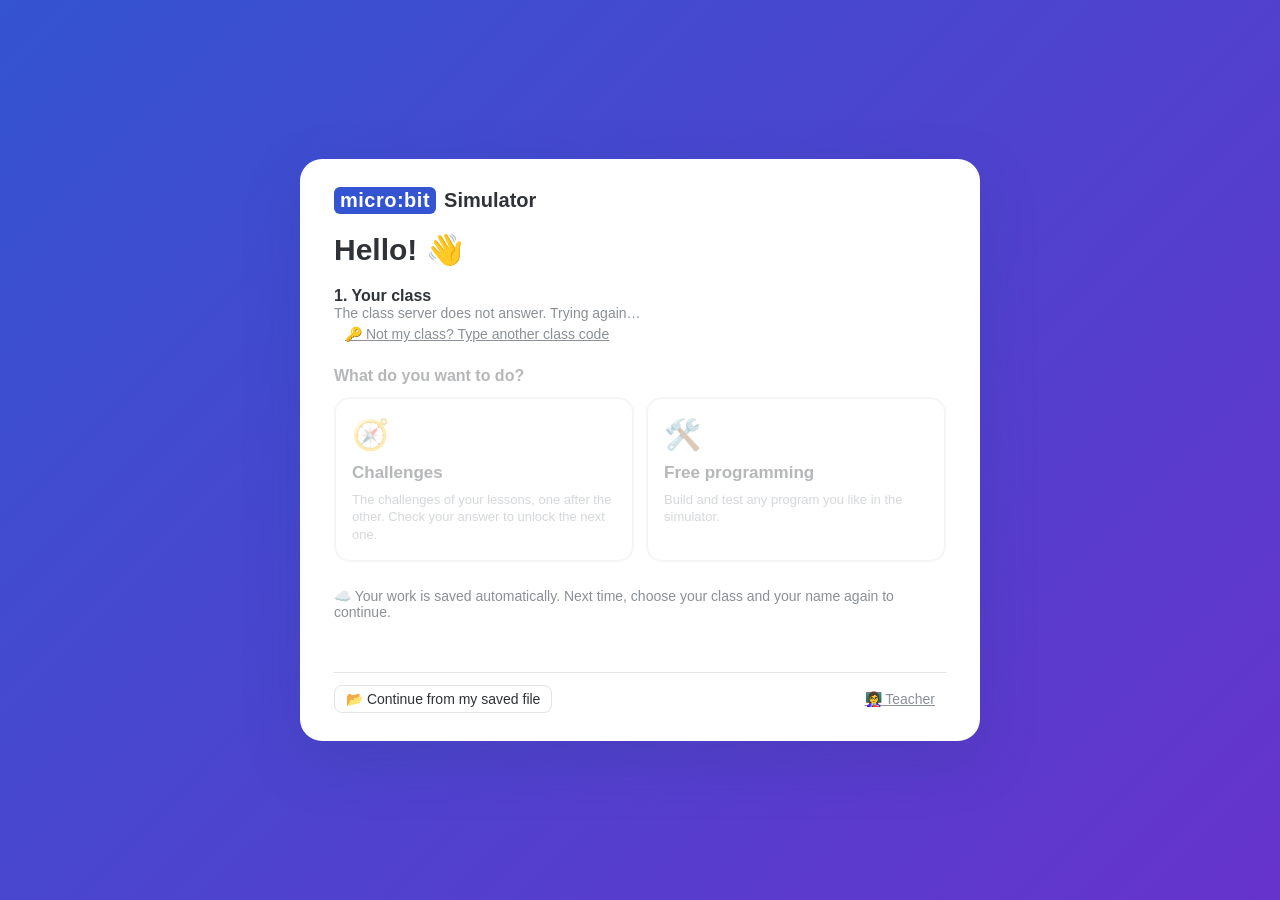
==== index.html @ 40514963 "micro:bit Simulator: MakeCode-like editor and simulator, challenges with automatic checking, classro" ====
<!doctype html>
<html lang="en">
<head>
  <meta charset="utf-8">
  <meta name="viewport" content="width=device-width, initial-scale=1">
  <title>micro:bit Simulator</title>
  <link rel="stylesheet" href="css/style.css">
  <link rel="stylesheet" href="css/makecode.css">
</head>
<body class="mc">
  <header id="mcHeader">
    <div class="mc-brand">
      <svg viewBox="0 0 34 24"><rect x="1.5" y="1.5" width="31" height="21" rx="10.5" fill="none" stroke="#fff" stroke-width="3"/><circle cx="11" cy="12" r="3" fill="#fff"/><circle cx="23" cy="12" r="3" fill="#fff"/></svg>
      <span>micro:bit</span><span class="sep"></span><small>Simulator</small>
    </div>
    <div class="mc-toggle" id="editorToggle">
      <button id="tabBlocks" class="on" title="Blocks"><svg viewBox="0 0 24 24"><path d="M19 7h-2.2A3 3 0 0 0 11 6.2 3 3 0 0 0 10.8 7H5a1 1 0 0 0-1 1v4h1.5a2.5 2.5 0 0 1 0 5H4v3a1 1 0 0 0 1 1h4v-1.5a2.5 2.5 0 0 1 5 0V21h5a1 1 0 0 0 1-1V8a1 1 0 0 0-1-1z"/></svg>Blocks</button>
      <button id="tabJs" title="JavaScript"><svg viewBox="0 0 24 24"><path d="M3 3h18v18H3zm4.7 15.1c.4.8 1.2 1.5 2.5 1.5 1.5 0 2.5-.8 2.5-2.5v-5.6h-1.8v5.6c0 .8-.3 1.1-.9 1.1s-.8-.4-1.1-.9zm6.3-.2c.5 1 1.6 1.7 3.1 1.7 1.6 0 2.8-.8 2.8-2.3 0-1.4-.8-2-2.2-2.6l-.4-.2c-.7-.3-1-.5-1-1 0-.4.3-.7.8-.7s.8.2 1.1.7l1.4-.9c-.6-1-1.4-1.4-2.5-1.4-1.5 0-2.5 1-2.5 2.3 0 1.4.8 2 2.1 2.6l.4.2c.8.3 1.2.5 1.2 1.1 0 .5-.4.8-1.1.8-.8 0-1.3-.4-1.7-1z"/></svg>JavaScript</button>
      <button class="arrow" id="tabMore" title="More languages"><svg viewBox="0 0 24 24" style="width:14px;height:14px"><path d="M5 8l7 7 7-7-1.8-1.8L12 11.4 6.8 6.2z"/></svg></button>
    </div>
    <div class="mc-right">
      <span class="sync" id="syncStatus" title="Connection to the teacher's dashboard"></span>
      <button id="btnHelpMe" class="help-me" title="Ask your teacher for help">🙋 I need help</button>
      <div id="helpQueue" class="help-queue" hidden></div>
      <span class="mc-student" id="studentChip" title="Student"><span id="chipName"></span></span>
      <button class="mc-icon" id="btnHome" title="Home: all the challenges"><svg viewBox="0 0 24 24"><path d="M12 3 2 12h3v8h5v-6h4v6h5v-8h3z"/></svg></button>
      <button class="mc-icon" id="btnHelp" title="Help"><svg viewBox="0 0 24 24"><path d="M12 2a10 10 0 1 0 0 20 10 10 0 0 0 0-20zm1 17h-2v-2h2zm2.1-7.7-.9.9c-.7.7-1.2 1.3-1.2 2.8h-2v-.5c0-1.1.5-2.1 1.2-2.8l1.2-1.3c.4-.3.6-.8.6-1.4a2 2 0 0 0-4 0H8a4 4 0 0 1 8 0c0 .9-.4 1.7-.9 2.3z"/></svg></button>
      <button class="mc-icon" id="btnSettings" title="More…"><svg viewBox="0 0 24 24"><path d="M19.4 13a7.5 7.5 0 0 0 0-2l2.1-1.6-2-3.5-2.5 1a7.6 7.6 0 0 0-1.7-1l-.4-2.6h-4l-.4 2.6a7.6 7.6 0 0 0-1.7 1l-2.5-1-2 3.5L4.6 11a7.5 7.5 0 0 0 0 2l-2.1 1.6 2 3.5 2.5-1a7.6 7.6 0 0 0 1.7 1l.4 2.6h4l.4-2.6a7.6 7.6 0 0 0 1.7-1l2.5 1 2-3.5zM12 15.5a3.5 3.5 0 1 1 0-7 3.5 3.5 0 0 1 0 7z"/></svg></button>
    </div>
    <div class="mc-menu" id="settingsMenu" hidden>
      <button id="mSave">💾 Save my work (download a copy)</button>
      <button id="mSwitch">🔁 Switch mode</button>
      <button id="mNewProject">🆕 New project (free programming)</button>
      <hr>
      <button id="mExit">🚪 Exit / change student</button>
    </div>
  </header>
  <div id="examBanner" class="exam-banner" hidden></div>
  <div id="saveReminder" class="save-reminder" hidden>💾 Remember to save your work on this computer. <button id="btnReminderSave">Save now</button> <button id="btnReminderLater" class="link">later</button></div>

  <main id="mcMain">
    <aside id="simPanel">
      <div id="challengeBox" class="mc-tut" hidden>
        <div class="mc-tut-head"><h2 id="challengeTitle"></h2><span class="count" id="challengeMeta"></span></div>
        <div id="stepper" class="mc-steps"></div>
        <div class="mc-tut-body">
          <div id="challengeDesc" class="desc"></div>
          <div id="hintBox" class="hints"></div>
          <div class="mc-tut-actions">
            <button id="btnHint" class="mc-btn" title="Show a hint">💡 Hint</button>
            <button id="btnSolution" class="mc-btn" title="Teacher preview: the reference solution" hidden>🔑 Solution</button>
            <span style="flex:1"></span>
            <button id="btnEvaluate" class="mc-btn green">✅ Check my answer</button>
          </div>
          <div id="practiceResult" class="mc-result"></div>
          <div id="validateBox"></div>
        </div>
      </div>
      <div id="notesPanel" class="card notes-panel" hidden></div>
      <div id="boards" class="mc-boards"></div>
      <div class="sim-toolbar" id="simToolbar">
        <div class="grp">
          <button id="simPlay" class="play" title="Stop the simulator"><svg viewBox="0 0 24 24"><rect x="6" y="6" width="12" height="12" rx="1"/></svg></button>
          <button id="simRestart" title="Restart the simulator"><svg viewBox="0 0 24 24"><path d="M17.65 6.35A7.95 7.95 0 0 0 12 4a8 8 0 1 0 7.73 10h-2.08A6 6 0 1 1 12 6c1.66 0 3.14.69 4.22 1.78L13 11h7V4l-2.35 2.35z"/></svg></button>
          <button id="simSlow" title="Slow-Mo: run the program slowly"><svg viewBox="0 0 24 24"><path d="M20 8h-2.8a6 6 0 0 0-1.4-1.6L17.4 5 16 3.6l-2.2 2.2a6 6 0 0 0-3.6 0L8 3.6 6.6 5l1.6 1.4A6 6 0 0 0 6.8 8H4v2h2.1a6 6 0 0 0 0 2H4v2h2.8a6 6 0 0 0 10.4 0H20v-2h-2.1a6 6 0 0 0 0-2H20zm-6 8h-4v-2h4zm0-4h-4v-2h4z"/></svg></button>
          <button id="simMute" title="Mute audio"><svg viewBox="0 0 24 24"><path d="M3 9v6h4l5 5V4L7 9zm13.5 3A4.5 4.5 0 0 0 14 8v8a4.5 4.5 0 0 0 2.5-4zM14 3.2v2.1a7 7 0 0 1 0 13.4v2.1a9 9 0 0 0 0-17.6z"/></svg></button>
        </div>
        <div class="grp">
          <button id="simShot" title="Take a screenshot of the simulator"><svg viewBox="0 0 24 24"><path d="M9 3 7.2 5H4a2 2 0 0 0-2 2v12a2 2 0 0 0 2 2h16a2 2 0 0 0 2-2V7a2 2 0 0 0-2-2h-3.2L15 3zm3 15a5 5 0 1 1 0-10 5 5 0 0 1 0 10zm0-2a3 3 0 1 0 0-6 3 3 0 0 0 0 6z"/></svg></button>
          <button id="simFull" title="Launch in fullscreen"><svg viewBox="0 0 24 24"><path d="M5 5h5v2H7v3H5zm9 0h5v5h-2V7h-3zM5 14h2v3h3v2H5zm12 0h2v5h-5v-2h3z"/></svg></button>
        </div>
      </div>
      <div id="simError" class="mc-sim-error" hidden></div>
      <div id="showData" class="show-data" hidden>
        <button id="btnShowData" title="Show the data sent by the serial port"><svg viewBox="0 0 24 24" width="18" height="18"><path d="M4 20h2V10H4zm5 0h2V4H9zm5 0h2v-7h-2zm5 0h2V8h-2z" fill="#333"/></svg><b>Show data</b> Simulator</button>
      </div>
    </aside>
    <section id="editorArea">
      <div id="blocklyDiv"></div>
      <div id="jsView" class="mc-js" hidden><div class="mc-js-note">This is the JavaScript of your blocks (read only). Go back to <b>Blocks</b> to change your program.</div><pre id="jsCode"></pre></div>
      <div id="dataView" class="mc-data" hidden>
        <div class="mc-data-head"><button class="mc-btn" id="dataBack">← Go back</button><b>Simulator data</b><span style="flex:1"></span><button class="mc-btn" id="dataClear">Clear</button></div>
        <canvas id="dataChart"></canvas>
        <div class="console" id="dataConsole"></div>
      </div>
      <div id="quizView" class="mc-quiz" hidden></div>
    </section>
  </main>

  <footer id="mcFooter">
    <div class="mc-foot-left">
      <button id="btnDownload" class="mc-download" title="Download"><svg viewBox="0 0 24 24"><path d="M11 3h2v10.2l3.6-3.6L18 11l-6 6-6-6 1.4-1.4 3.6 3.6zM5 19h14v2H5z"/></svg>Download</button>
      <button id="btnDownloadMore" class="mc-download-more" title="More download options">…</button>
    </div>
    <div class="mc-project">
      <input id="projectName" placeholder="Pick a name..." autocomplete="off" spellcheck="false">
      <button id="btnSaveProject" title="Save"><svg viewBox="0 0 24 24"><path d="M17 3H5a2 2 0 0 0-2 2v14a2 2 0 0 0 2 2h14a2 2 0 0 0 2-2V7zm-5 16a3 3 0 1 1 0-6 3 3 0 0 1 0 6zm3-10H5V5h10z"/></svg></button>
    </div>
    <div class="mc-foot-spacer"></div>
    <div class="mc-btn-pair">
      <button id="btnUndo" title="Undo"><svg viewBox="0 0 24 24"><path d="M12.5 8c-2.65 0-5.05 1-6.9 2.6L2 7v9h9l-3.6-3.6A8 8 0 0 1 20.1 16l2.4-.8A10.5 10.5 0 0 0 12.5 8z"/></svg></button>
      <button id="btnRedo" title="Redo"><svg viewBox="0 0 24 24"><path d="M18.4 10.6A10.5 10.5 0 0 0 1.5 15.2l2.4.8A8 8 0 0 1 16.6 12.4L13 16h9V7z"/></svg></button>
    </div>
    <div class="mc-btn-pair">
      <button id="btnZoomOut" title="Zoom Out"><svg viewBox="0 0 24 24"><path d="M5 11h14v2H5z"/></svg></button>
      <button id="btnZoomIn" title="Zoom In"><svg viewBox="0 0 24 24"><path d="M11 5h2v6h6v2h-6v6h-2v-6H5v-2h6z"/></svg></button>
    </div>
  </footer>

  <div id="welcome" class="welcome">
    <div class="welcome-card">
      <div class="brand big"><span class="logo">micro:bit</span><span>Simulator</span></div>
      <h1>Hello! 👋</h1>
      <input id="wName" type="hidden" value=""><input id="wClass" type="hidden" value="">
      <div id="wCodeStep" hidden>
        <p class="wq">🔑 Class code</p>
        <div class="wcode"><input id="wCode" autocomplete="off" inputmode="text" placeholder="code"><button class="primary" id="wCodeGo">OK</button></div>
        <p class="muted">Ask your teacher for the code, or scan the QR code shown in class.</p>
      </div>
      <div id="wPick">
        <p class="wq">1. Your class</p>
        <div id="wClasses" class="wclasses"></div>
        <div id="wNameStep" hidden>
          <p class="wq">2. Your name</p>
          <div id="wNames" class="wnames"></div>
        </div>
        <button id="wOtherCode" class="link" title="Type the code of another class">🔑 Not my class? Type another class code</button>
      </div>
      <div id="wMe" class="wme" hidden><span id="wMeText"></span> <button id="wChange" class="link">Not you? Change</button></div>
      <p class="wq" id="wModeTitle">What do you want to do?</p>
      <div class="choices" id="wChoices">
        <button class="choice guided" data-mode="guided"><span class="cicon">🧭</span><b>Challenges</b><span>The challenges of your lessons, one after the other. Check your answer to unlock the next one.</span></button>
        <button class="choice free" data-mode="free"><span class="cicon">🛠️</span><b>Free programming</b><span>Build and test any program you like in the simulator.</span></button>
      </div>
      <p class="muted wsave">☁️ Your work is saved automatically. Next time, choose your class and your name again to continue.</p>
      <p id="wError" class="werr"></p>
      <div class="welcome-alt">
        <button id="wContinue" hidden></button>
        <button id="wOpen">📂 Continue from my saved file</button>
        <input type="file" id="wFile" accept=".json" hidden>
        <span style="flex:1"></span>
        <button id="wTeacher" class="link" title="Teacher dashboard (password)">👩‍🏫 Teacher</button>
      </div>
    </div>
  </div>

  <div id="pauseOverlay" class="overlay" hidden><div class="ov-box"><div class="ov-icon">👀</div><h1>Eyes on your teacher</h1><p>Your screen is paused for a moment.</p></div></div>
  <div id="closedOverlay" class="overlay" hidden><div class="ov-box"><div class="ov-icon">🔒</div><h1>Your class is closed right now</h1><p>Your work is saved. You can come back when your teacher opens the class.</p><button id="closedExit" class="primary">Exit</button></div></div>
  <div id="examOverlay" class="overlay" hidden><div class="ov-box" id="examOverlayBody"></div></div>

  <div id="modal" class="modal" hidden>
    <div class="modal-box">
      <button class="modal-close" id="modalClose" aria-label="Close">✕</button>
      <div id="modalBody"></div>
    </div>
  </div>

  <script src="lib/blockly/blockly_compressed.js"></script>
  <script src="lib/blockly/msg/en.js"></script>
  <script src="js/mbdata.js"></script>
  <script src="js/fields.js"></script>
  <script src="js/blocks.js"></script>
  <script src="js/generator.js"></script>
  <script src="js/runtime.js"></script>
  <script src="js/board.js"></script>
  <script src="js/challenges.js"></script>
  <script src="js/evaluator.js"></script>
  <script src="js/config.js"></script>
  <script src="js/roster.js"></script>
  <script src="js/progress.js"></script>
  <script src="js/app.js"></script>
  <script src="js/classroom.js"></script>
</body>
</html>
---- css/style.css ----
:root {
  --blue: #3d8cf5;
  --blue-dark: #2a6fd0;
  --bg: #f7f7f7;
  --panel: #ffffff;
  --text: #2f3337;
  --muted: #8a9096;
  --border: #e1e4e8;
  --green: #3daa51;
  --red: #e85a5e;
  --sensor: #58c2e8;
  --side-w: 520px;
}
* { box-sizing: border-box; }
[hidden] { display: none !important; }
html, body { height: 100%; margin: 0; }
body {
  font-family: "Helvetica Neue", Helvetica, Arial, sans-serif;
  font-size: 13px;
  color: var(--text);
  background: var(--bg);
  display: flex;
  flex-direction: column;
  overflow: hidden;
}
button, select, input { font: inherit; }
button {
  cursor: pointer;
  border: 1px solid var(--border);
  background: #fff;
  border-radius: 8px;
  padding: 5px 11px;
  color: var(--text);
}
button:hover { background: #f3f5f7; }
button:disabled { opacity: 0.45; cursor: default; }
select, input { border: 1px solid var(--border); border-radius: 8px; padding: 4px 6px; background: #fff; color: var(--text); }

/* ---------- Top bar ---------- */
#topbar {
  display: flex;
  align-items: center;
  gap: 10px;
  padding: 7px 12px;
  background: #fff;
  border-bottom: 1px solid var(--border);
  flex: 0 0 auto;
}
.brand { display: flex; align-items: center; gap: 8px; font-weight: 700; font-size: 16px; }
.logo { background: var(--blue); color: #fff; border-radius: 6px; padding: 2px 6px; font-weight: 900; letter-spacing: 0.5px; }
.project-tab { background: #f1f2f4; border-radius: 18px; padding: 2px 6px; }
.project-name { width: 170px; background: transparent; border-color: transparent; font-weight: 600; text-align: center; }
.project-name:focus { background: #fff; border-color: var(--border); }
.menu { display: flex; gap: 4px; }
.menu button { border-color: transparent; background: transparent; }
.menu button:hover { background: #f1f2f4; }
.tabs { display: flex; gap: 2px; background: #f1f2f4; border-radius: 10px; padding: 3px; }
.tab { border: none !important; background: transparent; border-radius: 8px !important; color: var(--muted); font-weight: 600; }
.tab.active { background: #fff; color: var(--blue-dark); box-shadow: 0 1px 3px rgba(0, 0, 0, 0.12); }
.spacer { flex: 1; }
.student { display: flex; gap: 6px; }
.student input { width: 160px; background: #f7f8f9; }
.student input#studentClass { width: 80px; }
.round { border-radius: 50% !important; width: 30px; height: 30px; padding: 0 !important; font-weight: 700; }

/* ---------- Main ---------- */
main { flex: 1; display: flex; min-height: 0; }
#editor { flex: 1; position: relative; min-width: 0; }
#blocklyDiv { position: absolute; inset: 0; }
#side {
  width: var(--side-w);
  flex: 0 0 var(--side-w);
  background: var(--panel);
  border-left: 1px solid var(--border);
  display: flex;
  flex-direction: column;
  overflow-y: auto;
}

/* Continuous toolbox like EV3 Classroom */

.zoom-bar {
  position: absolute; bottom: 18px; left: 360px; display: flex; gap: 10px; align-items: center; z-index: 5;
}
.zoom-bar button { width: 40px; height: 40px; border-radius: 50%; padding: 0; background: transparent; border: none; }
.zoom-bar button:hover { background: rgba(0, 0, 0, 0.06); }
.zoom-bar svg { width: 30px; height: 30px; fill: none; stroke: #6b7076; stroke-width: 1.6; stroke-linecap: round; stroke-linejoin: round; }
.zoom-bar .sep { width: 1px; height: 26px; background: #d6d9dc; margin: 0 4px; }
@media (max-width: 1200px) { /* small laptop screens: a smaller zoom bar, never over the palette or the simulator */
  .zoom-bar { gap: 4px; }
  .zoom-bar button { width: 30px; height: 30px; }
  .zoom-bar svg { width: 22px; height: 22px; }
  .zoom-bar .sep, .zoom-bar button[data-z="reset"] { display: none; }
}

.toolbar { display: flex; align-items: center; gap: 6px; padding: 8px; border-bottom: 1px solid var(--border); flex-wrap: wrap; }
.toolbar .run { background: var(--green); color: #fff; border-color: var(--green); font-weight: 700; }
.toolbar .run:hover { background: #33944a; }
.toolbar .stop { background: var(--red); color: #fff; border-color: var(--red); font-weight: 700; }
.toolbar .stop:hover { background: #d44c50; }
.chk { display: flex; align-items: center; gap: 3px; color: var(--muted); }
.clock { margin-left: auto; font-variant-numeric: tabular-nums; color: var(--muted); font-weight: 600; }

#simWrap { position: relative; height: 330px; flex: 0 0 auto; background: #2b3036; }
#simCanvas { width: 100%; height: 100%; display: block; cursor: grab; }
#simCanvas.dragging { cursor: grabbing; }
/* variable monitors on the simulator (like Scratch) */
.sim-vars { position: absolute; left: 8px; top: 8px; display: flex; flex-direction: column; gap: 4px; max-width: 60%; max-height: calc(100% - 16px); overflow: hidden; pointer-events: none; z-index: 3; }
.sim-vars .mon { display: flex; align-items: center; gap: 6px; background: rgba(255, 255, 255, 0.92); border: 1px solid #c9ced4; border-radius: 6px; padding: 2px 3px 2px 7px; font-size: 12px; box-shadow: 0 1px 3px rgba(0, 0, 0, 0.2); width: max-content; max-width: 100%; }
.sim-vars .mon b { color: #575e75; font-weight: 600; white-space: nowrap; }
.sim-vars .mon span { background: #ff8c1a; color: #fff; border-radius: 4px; padding: 1px 7px; font-weight: 700; min-width: 18px; text-align: center; overflow: hidden; text-overflow: ellipsis; white-space: nowrap; }
.sim-vars .mon.list span { background: #ff661a; }
.sim-error { position: absolute; left: 10px; right: 10px; bottom: 10px; background: rgba(232, 90, 94, 0.95); color: #fff; font-weight: 600; padding: 8px 12px; border-radius: 8px; font-size: 12.5px; box-shadow: 0 4px 14px rgba(0, 0, 0, 0.3); }

.bar { display: flex; align-items: center; gap: 6px; padding: 6px 8px; flex-wrap: wrap; border-bottom: 1px solid var(--border); }
.hint { color: var(--muted); font-size: 11px; }
.card { padding: 8px; border-bottom: 1px solid var(--border); display: flex; flex-direction: column; gap: 6px; }
.card .row { display: flex; gap: 6px; align-items: center; flex-wrap: wrap; }
#challengeSel { flex: 1; font-weight: 600; }
.meta { color: var(--muted); font-size: 11px; }
.desc { line-height: 1.45; background: #f6f9fc; border-radius: 8px; padding: 8px; }
.desc .skills { color: var(--muted); font-size: 11px; display: block; margin-top: 4px; }
button.primary { background: var(--blue); color: #fff; border-color: var(--blue); font-weight: 700; }
button.primary:hover { background: var(--blue-dark); }

.criteria { list-style: none; margin: 4px 0 0; padding: 0; }
.criteria li { display: flex; gap: 6px; padding: 2px 0; align-items: baseline; }
.criteria .pts { margin-left: auto; font-variant-numeric: tabular-nums; color: var(--muted); white-space: nowrap; }
.criteria .ok::before { content: "✔"; color: var(--green); font-weight: 700; }
.criteria .ko::before { content: "✖"; color: var(--red); font-weight: 700; }
.criteria .part::before { content: "◐"; color: #e69500; font-weight: 700; }
.scorebar { display: flex; align-items: center; gap: 8px; font-weight: 700; }
.scorebar .bar-bg { flex: 1; height: 8px; background: #e6ebf0; border-radius: 4px; overflow: hidden; }
.scorebar .bar-fg { height: 100%; background: var(--green); }

/* ---------- Port View ---------- */
.portview { padding: 8px; border-bottom: 1px solid var(--border); }
.pv-head { display: flex; align-items: center; gap: 8px; margin-bottom: 6px; }
.pv-head h3 { margin: 0; font-size: 13px; }
.pv-head select { font-size: 12px; }
.pv-warn { color: #d97706; font-size: 11px; }
.pv-grid { display: grid; grid-template-columns: repeat(4, 1fr); gap: 6px; }
.tile { border: 1px solid var(--border); border-radius: 10px; padding: 6px; display: flex; flex-direction: column; gap: 4px; min-width: 0; background: #fff; }
.tile.off { background: #fafbfc; }
.tile-top { display: flex; align-items: center; gap: 4px; }
.tile-top select { flex: 1; min-width: 0; font-size: 11px; padding: 2px 3px; }
.tile-bottom { display: flex; flex-wrap: wrap; gap: 3px; align-items: center; }
.tile-bottom select { flex: 1; min-width: 0; font-size: 11px; padding: 2px 3px; }
.pnum { flex: 0 0 auto; width: 20px; height: 20px; border-radius: 50%; color: #fff; font-weight: 800; font-size: 11px; display: flex; align-items: center; justify-content: center; }
.pnum.s { background: var(--sensor); }
.pnum.m { background: var(--blue); }
.tile-main { display: flex; align-items: center; gap: 6px; min-height: 34px; }
.ticon { flex: 0 0 auto; width: 32px; height: 32px; border-radius: 8px; display: flex; align-items: center; justify-content: center; overflow: hidden; }
.ticon img { width: 34px; height: 32px; margin-left: 3px; }
.ticon.empty { background: #eef0f2; }
.tile-val { font-weight: 700; font-size: 14px; font-variant-numeric: tabular-nums; min-width: 0; overflow: hidden; text-overflow: ellipsis; white-space: nowrap; }
.tile-val .on { color: var(--red); }
.tile-sub { color: var(--muted); font-size: 10.5px; min-height: 13px; line-height: 1.3; }
.dial { flex: 0 0 auto; width: 32px; height: 32px; border-radius: 50%; background: var(--blue); position: relative; display: block; }
.dial .needle { position: absolute; left: 15px; top: 3px; width: 2px; height: 13px; background: #fff; border-radius: 1px; transform-origin: 1px 13px; }
.swatch { display: inline-block; width: 11px; height: 11px; border-radius: 3px; border: 1px solid #999; vertical-align: -1px; margin-right: 4px; }
button.mini { padding: 1px 6px; font-size: 11px; border-radius: 6px; }
button.pressed { background: #2f3337 !important; color: #fff; }
.remote { display: flex; flex-direction: column; gap: 3px; width: 100%; }
.remote select { font-size: 11px; padding: 1px 2px; }
.rbtns { display: grid; grid-template-columns: repeat(5, 1fr); gap: 2px; }
.rbtns button { padding: 1px 0; font-size: 10px; }
.beaconbtn { color: var(--red); }

/* ---------- Brick, variables, console ---------- */
.lower { display: flex; gap: 10px; padding: 10px 8px; flex: 1; min-height: 210px; }
#brick {
  flex: 0 0 auto;
  width: 200px;
  background: linear-gradient(#f4f5f6, #d9dcdf);
  border: 1px solid #b9bfc5;
  border-radius: 14px;
  padding: 10px;
  display: flex;
  flex-direction: column;
  align-items: center;
  gap: 8px;
  align-self: flex-start;
}
.lcd { background: #3a4047; padding: 5px; border-radius: 6px; }
#lcdCanvas { display: block; width: 178px; height: 128px; image-rendering: pixelated; }
.brick-buttons { position: relative; width: 180px; height: 92px; }
.bb { position: absolute; padding: 0; background: #565d66; color: #d8dde2; border: none; font-size: 10px; border-radius: 4px; }
.bb:hover { background: #666e78; }
.bb.pressed { background: #2c3137 !important; }
.bb.back { left: 0; top: 0; width: 34px; height: 24px; border-radius: 8px 4px 4px 4px; }
.pad { position: absolute; left: 44px; top: 0; width: 92px; height: 92px; border-radius: 50%; box-shadow: 0 0 0 4px #9aa1a8; transition: box-shadow 0.08s; }
.bb.up { left: 26px; top: 2px; width: 40px; height: 22px; border-radius: 20px 20px 4px 4px; }
.bb.down { left: 26px; bottom: 2px; width: 40px; height: 22px; border-radius: 4px 4px 20px 20px; }
.bb.left { left: 2px; top: 26px; width: 22px; height: 40px; border-radius: 20px 4px 4px 20px; }
.bb.right { right: 2px; top: 26px; width: 22px; height: 40px; border-radius: 4px 20px 20px 4px; }
.bb.center { left: 28px; top: 28px; width: 36px; height: 36px; border-radius: 8px; background: #3d434a; }

.panels { flex: 1; display: flex; flex-direction: column; gap: 8px; min-width: 0; }
.panel { display: flex; flex-direction: column; min-width: 0; }
.panel h3 { margin: 0 0 4px; font-size: 11px; text-transform: uppercase; letter-spacing: 0.5px; color: var(--muted); display: flex; justify-content: space-between; align-items: center; }
.vars { display: flex; flex-direction: column; gap: 3px; overflow-y: auto; max-height: 110px; }
.var { display: flex; justify-content: space-between; gap: 6px; background: #fff4e8; border: 1px solid #ffd2a6; border-radius: 6px; padding: 2px 6px; }
.var.list { background: #fff0e3; border-color: #f7b98a; }
.var b { color: #c25e00; overflow: hidden; text-overflow: ellipsis; white-space: nowrap; }
.var span { font-variant-numeric: tabular-nums; overflow: hidden; text-overflow: ellipsis; white-space: nowrap; max-width: 65%; text-align: right; }
.muted { color: var(--muted); }
.log { font-family: Menlo, Consolas, monospace; font-size: 11px; overflow-y: auto; height: 110px; background: #fafbfc; border: 1px solid var(--border); border-radius: 6px; padding: 4px 6px; }
.log div { padding: 1px 0; word-break: break-word; }
.log .error { color: var(--red); }
.log .info { color: var(--muted); }
.log .success { color: var(--green); font-weight: 600; }

/* ---------- Modal ---------- */
.modal { position: fixed; inset: 0; background: rgba(20, 30, 40, 0.5); display: flex; align-items: center; justify-content: center; z-index: 1000; }
.modal-box { background: #fff; border-radius: 14px; max-width: 720px; width: calc(100% - 32px); max-height: calc(100% - 40px); overflow-y: auto; padding: 20px 24px; position: relative; box-shadow: 0 20px 60px rgba(0, 0, 0, 0.3); }
.modal-close { position: absolute; right: 12px; top: 12px; border: none; font-size: 16px; }
.modal-box h2 { margin-top: 0; }
.modal-box table { border-collapse: collapse; width: 100%; }
.modal-box th, .modal-box td { text-align: left; padding: 4px 6px; border-bottom: 1px solid #eee; }
.modal-box label.field { display: flex; flex-direction: column; gap: 4px; margin: 10px 0; font-weight: 600; }
.modal-box label.field input { font-weight: 400; padding: 7px 9px; }
.big-score { font-size: 40px; font-weight: 800; color: var(--blue-dark); }
.trial { border: 1px solid var(--border); border-radius: 8px; padding: 8px 10px; margin: 8px 0; }
.trial h4 { margin: 0 0 4px; display: flex; justify-content: space-between; }
.progress { height: 10px; background: #e6ebf0; border-radius: 5px; overflow: hidden; margin: 10px 0; }
.progress > div { height: 100%; background: var(--blue); transition: width 0.2s; }

/* Blocks currently running */
.ev3-running > .blocklyPath { stroke: #ffe600 !important; stroke-width: 4px !important; filter: drop-shadow(0 0 4px #ffe600); }

@media (max-width: 1250px) {
  :root { --side-w: 440px; }
  .student input { width: 110px; }
  .pv-grid { grid-template-columns: repeat(2, 1fr); }
}

/* Steering dial (move straight: 0) */
.steer-dial { display: flex; flex-direction: column; align-items: center; gap: 6px; padding: 8px; }
.steer-dial svg { cursor: pointer; touch-action: none; }
.steer-row { display: flex; gap: 3px; }
.steer-row button { font-size: 11px; padding: 2px 6px; border: none; border-radius: 10px; background: rgba(255, 255, 255, 0.25); color: #fff; }
.steer-row button:hover { background: rgba(255, 255, 255, 0.4); }
.steer-input { width: 70px; text-align: center; border-radius: 10px; border: none; padding: 3px; }

/* ---------- Student session ---------- */
.student-chip { background: #f1f2f4; border-radius: 16px; padding: 5px 12px; font-weight: 600; }
.mode-pill { border-radius: 16px !important; font-weight: 600; background: #eef5ff; color: var(--blue-dark); border-color: #cfe2fd; }
.mode-pill:hover { background: #e0edff; }
.save-work { background: var(--green) !important; color: #fff; border-color: var(--green) !important; font-weight: 700; }
.save-work:hover { background: #33944a !important; }
.sync { font-size: 11px; color: var(--muted); white-space: nowrap; }
.sync.on { color: var(--green); }
.save-reminder { background: #fff7e0; border-bottom: 1px solid #f3dca0; padding: 6px 12px; text-align: center; font-weight: 600; color: #8a5a00; }
.save-reminder button { margin-left: 6px; }
button.link { border: none; background: none; text-decoration: underline; color: var(--muted); }

.welcome { position: fixed; inset: 0; z-index: 900; background: linear-gradient(135deg, #e9f2ff, #fdf0fa); display: flex; align-items: center; justify-content: center; padding: 20px; }
.welcome-card { background: #fff; border-radius: 22px; box-shadow: 0 20px 60px rgba(30, 60, 120, 0.18); padding: 28px 34px; width: 680px; max-width: 100%; max-height: 100%; overflow-y: auto; display: flex; flex-direction: column; gap: 12px; }
.welcome-card h1 { margin: 6px 0 0; font-size: 30px; }
.brand.big { font-size: 20px; }
.wfields { display: flex; gap: 12px; }
.wfields label { flex: 1; display: flex; flex-direction: column; gap: 4px; font-weight: 600; }
.wfields input { font-size: 18px; padding: 10px 12px; border-radius: 12px; }
.wq { margin: 8px 0 0; font-weight: 700; font-size: 16px; }
.choices { display: grid; grid-template-columns: 1fr 1fr; gap: 12px; }
.choice { display: flex; flex-direction: column; align-items: flex-start; gap: 6px; text-align: left; padding: 16px; border-radius: 16px; border: 2px solid var(--border); line-height: 1.35; }
.choice b { font-size: 17px; }
.choice span:last-child { color: var(--muted); font-size: 13px; }
.choice .cicon { font-size: 30px; }
.choice.guided:hover { border-color: var(--blue); background: #f2f7ff; }
.choice.free:hover { border-color: #e95bc9; background: #fdf3fb; }
.roster { background: #f6f9fc; border-radius: 12px; padding: 10px 12px; display: flex; flex-direction: column; gap: 8px; }
.chips { display: flex; flex-wrap: wrap; gap: 6px; }
.chip { border-radius: 16px; font-weight: 700; padding: 6px 12px; border-color: #cfe2fd; background: #fff; }
.chip span { color: var(--muted); font-weight: 500; font-size: 11px; margin-left: 4px; }
.chip:hover { background: #eef5ff; border-color: var(--blue); }
.werr { color: var(--red); font-weight: 600; min-height: 1em; margin: 0; }
.welcome-alt { display: flex; gap: 8px; flex-wrap: wrap; border-top: 1px solid var(--border); padding-top: 12px; }

/* Guided challenges */
.stepper { display: flex; gap: 4px; align-items: center; flex-wrap: wrap; }
.step { width: 30px; height: 30px; border-radius: 50%; padding: 0; font-weight: 800; font-size: 12px; border: 2px solid var(--border); background: #fff; color: var(--muted); }
.step.open { border-color: var(--blue); color: var(--blue-dark); }
.step.passed { border-color: #e69500; background: #fff4dc; color: #a66a00; }
.step.validated { border-color: var(--green); background: var(--green); color: #fff; }
.step.locked { background: #f1f2f4; color: #b8bdc2; cursor: not-allowed; }
.step.current { box-shadow: 0 0 0 3px rgba(61, 140, 245, 0.35); }
.step-line { flex: 0 0 8px; height: 2px; background: var(--border); }
.ch-title { margin: 0; font-size: 17px; flex: 1; }
.hints { display: flex; flex-direction: column; gap: 4px; }
.hint-card { background: #fffbe6; border: 1px solid #f5e3a0; border-radius: 8px; padding: 6px 8px; }
.banner { border-radius: 12px; padding: 12px 14px; display: flex; flex-direction: column; gap: 8px; }
.banner.call { background: #fff4dc; border: 2px solid #f0b43c; }
.banner .big { font-size: 18px; font-weight: 800; }
.banner.done { background: #e8f7ec; border: 2px solid var(--green); }
.banner .row { display: flex; gap: 6px; align-items: center; flex-wrap: wrap; }
.banner input { width: 110px; font-size: 16px; text-align: center; letter-spacing: 3px; }
.toast { position: fixed; left: 50%; top: 70px; transform: translateX(-50%); background: #2f3337; color: #fff; padding: 10px 18px; border-radius: 12px; font-weight: 600; z-index: 1200; box-shadow: 0 8px 24px rgba(0, 0, 0, 0.25); }

/* ---------- Port View panel (EV3 Classroom style) ---------- */
.pv-open { position: absolute; top: 12px; left: 360px; z-index: 5; display: flex; flex-direction: column; align-items: center; gap: 2px; background: rgba(255, 255, 255, 0.9); border-radius: 12px; padding: 6px 10px; font-size: 11px; font-weight: 600; color: #3a3f45; }
.pv-open:hover { background: #fff; box-shadow: 0 2px 10px rgba(0, 0, 0, 0.12); }
.pv-open.active { border-color: var(--blue); color: var(--blue-dark); }
.pv-panel { position: fixed; left: 8px; top: 70px; max-width: calc(100vw - var(--side-w) - 16px); z-index: 800; background: #fff; border-radius: 16px; box-shadow: 0 18px 50px rgba(0, 0, 0, 0.25); border: 1px solid var(--border); padding: 12px 16px 16px; max-height: calc(100vh - 90px); overflow: auto; }
.pv-top { display: flex; align-items: center; gap: 10px; border-bottom: 1px solid var(--border); padding-bottom: 10px; margin-bottom: 8px; cursor: move; user-select: none; }
.pv-name { font-size: 20px; font-weight: 800; }
.pv-sub { font-size: 11px; }
.pv-tabs { display: flex; gap: 2px; background: #f1f2f4; border-radius: 10px; padding: 3px; margin-left: 16px; }
.pv-tabs button { border: none; background: transparent; border-radius: 8px; font-weight: 600; color: var(--muted); }
.pv-tabs button.active { background: #fff; color: var(--blue-dark); box-shadow: 0 1px 3px rgba(0, 0, 0, 0.12); }
.pv-close { margin-left: auto; border: none; font-size: 18px; background: transparent; }
.pv-diagram { position: relative; }
.pv-lines { position: absolute; inset: 0; pointer-events: none; }
.pv-lines path { fill: none; stroke: #9aa1a8; stroke-width: 1.5; stroke-dasharray: 4 4; }
.pv-brick { position: absolute; background: linear-gradient(#f4f5f6, #dfe2e5); border: 2px solid #c3c8cd; border-radius: 14px; display: flex; flex-direction: column; align-items: center; padding-top: 18px; gap: 10px; }
.pv-screen { background: #3a4047; padding: 4px; border-radius: 6px; }
.pv-screen canvas { display: block; width: 110px; height: 79px; image-rendering: pixelated; }
.pv-pad { width: 46px; height: 46px; border-radius: 12px; background: #565d66; display: flex; align-items: center; justify-content: center; transform: rotate(45deg); }
.pv-pad span { width: 18px; height: 18px; border-radius: 4px; background: #2d3238; }
.pv-logo { font-weight: 800; letter-spacing: 3px; color: #9aa1a8; font-size: 12px; }
.pv-ports { position: absolute; left: 0; right: 0; display: flex; justify-content: center; gap: 16px; font-size: 9px; font-weight: 800; color: #6b7076; }
.pv-ports span { width: 14px; height: 14px; border-radius: 50%; background: #c3c8cd; display: flex; align-items: center; justify-content: center; }
.pv-ports.top { top: -8px; }
.pv-ports.bottom { bottom: -8px; }
.pv-node { position: absolute; width: 120px; display: flex; flex-direction: column; align-items: center; gap: 4px; }
.pv-circle { position: relative; width: 52px; height: 52px; border-radius: 50%; display: flex; align-items: center; justify-content: center; overflow: hidden; box-shadow: 0 2px 6px rgba(0, 0, 0, 0.15); }
.pv-circle img { width: 40px; height: 38px; margin-left: 4px; }
.pv-node.empty .pv-circle { background: #fff; border: 2px dashed #c3c8cd; box-shadow: none; }
.pv-badge { position: absolute; top: 34px; left: 72px; width: 18px; height: 18px; border-radius: 50%; color: #fff; font-size: 10px; font-weight: 800; display: flex; align-items: center; justify-content: center; border: 2px solid #fff; }
.pv-badge.m { background: var(--blue); }
.pv-badge.s { background: var(--sensor); }
.pv-val { position: relative; color: var(--blue-dark); font-weight: 700; font-size: 14px; font-variant-numeric: tabular-nums; white-space: nowrap; cursor: pointer; }
.pv-val select { position: absolute; inset: 0; opacity: 0; cursor: pointer; }
.pv-caret { font-size: 10px; }
.pv-panel .pv-grid { width: 620px; }

/* ---------- FIRST LEGO League practice ---------- */
.choices { grid-template-columns: 1fr 1fr 1fr; }
.choice.fll:hover { border-color: #43a047; background: #f1f8e9; }
.fll-box { gap: 8px; }
.fll-head { display: flex; align-items: center; gap: 12px; }
.fll-head > div:first-child { flex: 1; }
.fll-sub { font-size: 11px; }
.fll-clock { font-size: 28px; font-weight: 800; font-variant-numeric: tabular-nums; color: #2f3337; background: #f1f2f4; border-radius: 10px; padding: 2px 12px; }
.fll-clock.low { color: #fff; background: var(--red); }
.fll-score { text-align: center; background: #e8f5e9; border-radius: 10px; padding: 2px 12px; }
.fll-score span { display: block; font-size: 24px; font-weight: 800; color: #2e7d32; line-height: 1.1; }
.fll-score small { color: var(--muted); font-size: 10px; }
.tokens { letter-spacing: 2px; color: #e53935; font-size: 15px; }
.fll-setup label { font-size: 12px; display: flex; gap: 4px; align-items: center; }
.fll-setup select { font-size: 12px; padding: 2px 4px; }
.fll-info { font-size: 12px; color: #5d4037; background: #fff8e1; border-radius: 8px; padding: 6px 8px; }
.fll-info:empty { display: none; }
.fll-sheet { max-height: 300px; overflow-y: auto; border: 1px solid var(--border); border-radius: 8px; }
.fll-sheet table { width: 100%; border-collapse: collapse; font-size: 12px; }
.fll-sheet td { padding: 4px 6px; border-bottom: 1px solid #f0f2f4; cursor: pointer; }
.fll-sheet tr:hover td { background: #f6f9fc; }
.fll-sheet .mn { width: 26px; font-weight: 800; color: #fff; }
.fll-sheet .mn span { display: inline-block; background: #d32f2f; border-radius: 50%; width: 22px; height: 22px; line-height: 22px; text-align: center; font-size: 10px; }
.fll-sheet .pts { text-align: right; font-variant-numeric: tabular-nums; white-space: nowrap; font-weight: 700; }
.fll-sheet tr.full .pts { color: #2e7d32; }
.fll-sheet tr.zero .pts { color: #9e9e9e; }
.fll-sheet tr.extra td { background: #fafbfc; color: var(--muted); }
.scoresheet td, .scoresheet th { font-size: 13px; }
.scoresheet .ok { color: #2e7d32; font-weight: 700; }

/* Bigger simulator (FLL table is wide) */
body.bigfield { --side-w: min(62vw, 1100px); }
body.bigfield #simWrap { height: 46vh; min-height: 330px; }

/* FLL 3D view */
#sim3d { position: absolute; inset: 0; width: 100%; height: 100%; display: block; cursor: grab; }
#sim3d[hidden] { display: none; }
#btn3d.on { background: var(--blue, #3d8cf5); color: #fff; border-color: transparent; }
.hud3d { position: absolute; left: 8px; top: 8px; background: rgba(0, 0, 0, 0.55); color: #fff; padding: 3px 9px; border-radius: 6px; font-size: 12px; pointer-events: none; font-variant-numeric: tabular-nums; }
.bar3d { position: absolute; right: 8px; top: 8px; display: flex; gap: 4px; align-items: center; }
.bar3d button, .bar3d label { background: rgba(0, 0, 0, 0.55); color: #fff; border: 0; border-radius: 6px; padding: 3px 8px; font-size: 11.5px; cursor: pointer; display: flex; align-items: center; gap: 3px; }
.bar3d button.on { background: #3d8cf5; }
.hud3d[hidden], .bar3d[hidden] { display: none; }

/* Teacher dashboard: one header row per class */
table.cls tr.grp td { background: #eef3fb; font-weight: 700; color: #1f3b63; padding: 7px 10px; border-top: 2px solid #c9d6ea; }

/* Live class: presence dot, absent students, space between classes */
.pres { display: inline-block; width: 10px; height: 10px; border-radius: 50%; margin-right: 7px; vertical-align: 1px; }
.pres.on { background: #2ea043; box-shadow: 0 0 0 3px rgba(46, 160, 67, 0.2); }
.pres.off { background: #c4cad1; }
.pres.never { border: 2px solid #c4cad1; width: 6px; height: 6px; }
table.cls tr.absent td { color: #9aa3ad; }
table.cls tr.absent b { font-weight: 600; color: #8a939d; }
table.cls tr.grp-gap td { height: 18px; background: transparent; border: none; padding: 0; }
table.cls tr.grp td { font-size: 15px; }
.grp-count { margin-left: 8px; font-size: 12px; font-weight: 700; color: #8a939d; background: #fff; border-radius: 10px; padding: 2px 8px; }
.grp-count.on { color: #2ea043; }

/* Welcome: class, then name */
.wclasses { display: flex; gap: 10px; flex-wrap: wrap; }
.wclass { font-size: 20px; font-weight: 800; padding: 12px 22px; border-radius: 14px; border: 2px solid var(--border); background: #fff; }
.wclass:hover { border-color: var(--blue); background: #f2f7ff; }
.wclass.on { background: var(--blue, #3d8cf5); border-color: var(--blue, #3d8cf5); color: #fff; }
.wnames { display: grid; grid-template-columns: repeat(auto-fill, minmax(130px, 1fr)); gap: 8px; max-height: 260px; overflow-y: auto; padding: 2px; }
.wname { font-size: 16px; font-weight: 700; padding: 11px 10px; border-radius: 12px; border: 2px solid var(--border); background: #fff; text-align: center; }
.wname:hover { border-color: var(--blue); background: #f2f7ff; }
.wme { font-size: 20px; background: #f2f7ff; border-radius: 14px; padding: 12px 16px; display: flex; align-items: center; gap: 12px; flex-wrap: wrap; }
.wme .link { font-size: 13px; }
.wait { opacity: 0.35; pointer-events: none; }

/* Help request, exam banner, teacher comments, overlays */
.help-me { font-weight: 700; border-color: #f0c36d; background: #fff8e6; }
.help-me:hover { background: #ffefc2; }
.help-queue { position: fixed; top: 52px; z-index: 900; cursor: pointer; background: #fff; border: 2px solid #f0a020; border-radius: 12px; box-shadow: 0 8px 24px rgba(0, 0, 0, 0.18); padding: 8px 12px; min-width: 220px; max-width: 320px; font-size: 13px; }
.help-queue h4 { margin: 0 0 6px; font-size: 13px; color: #b36b00; }
.help-queue ol { margin: 0; padding-left: 22px; max-height: 220px; overflow: auto; }
.help-queue li { padding: 1px 0; }
.help-queue li.me { font-weight: 800; color: #b36b00; }
.help-queue .muted { display: block; margin-top: 6px; font-size: 11.5px; }
.help-me.waiting { background: #f0a020; border-color: #f0a020; color: #fff; animation: helpPulse 1.6s ease-in-out infinite; }
@keyframes helpPulse { 50% { box-shadow: 0 0 0 5px rgba(240, 160, 32, 0.25); } }
.exam-banner { background: #5b3cc4; color: #fff; padding: 8px 12px; font-size: 15px; text-align: center; }
.exam-banner.soon { background: #d9363e; }
.exam-best { background: #f4f0ff; border-radius: 10px; padding: 8px 10px; display: flex; flex-direction: column; gap: 3px; }
.notes-panel { border-left: 4px solid #f0a020; background: #fffaf0; }
.notes-panel h3 { margin: 0 0 6px; font-size: 14px; }
.note { background: #fff; border: 1px solid #f3dca0; border-radius: 10px; padding: 8px 10px; margin-bottom: 6px; }
.note-text { font-weight: 600; white-space: pre-wrap; }
.note-actions { display: flex; gap: 6px; justify-content: flex-end; margin-top: 6px; align-items: center; }
.overlay { position: fixed; inset: 0; z-index: 2000; background: rgba(20, 30, 50, 0.82); display: flex; align-items: center; justify-content: center; padding: 20px; }
.ov-box { background: #fff; border-radius: 22px; padding: 30px 40px; text-align: center; max-width: 560px; box-shadow: 0 20px 60px rgba(0, 0, 0, 0.35); }
.ov-box h1 { margin: 6px 0; }
.ov-icon { font-size: 64px; }
.exam-res { margin: 10px auto; border-collapse: collapse; }
.exam-res td { padding: 5px 14px; border-bottom: 1px solid var(--border); text-align: left; }
.teacher-msg { font-size: 18px; white-space: pre-wrap; background: #f2f7ff; border-radius: 12px; padding: 12px 14px; }
.wclass.closed { opacity: 0.45; cursor: not-allowed; }

/* Teacher: help queue, class commands, exams, history, comments, class lists, backups, database */
.help-queue { border-left: 5px solid #f0a020; background: #fffaf0; }
.help-item { display: flex; align-items: center; gap: 8px; padding: 6px 0; border-top: 1px solid #f3dca0; flex-wrap: wrap; }
.help-wait { background: #f0a020; color: #fff; font-weight: 700; border-radius: 8px; padding: 2px 8px; font-variant-numeric: tabular-nums; }
.help-badge { margin-right: 4px; animation: helpPulse 1.6s ease-in-out infinite; border-radius: 50%; }
.grp-row { display: flex; align-items: center; gap: 8px; flex-wrap: wrap; }
.grp-ctl { display: inline-flex; gap: 5px; align-items: center; flex-wrap: wrap; margin-left: auto; font-size: 12px; font-weight: 500; }
.grp-ctl .mini.on { background: #f0a020; border-color: #f0a020; color: #fff; }
.ctl-badge { border-radius: 10px; padding: 2px 8px; font-weight: 700; font-size: 12px; }
.ctl-badge.warn { background: #ffe1e1; color: #b3261e; }
.ctl-badge.exam { background: #ece6ff; color: #5b3cc4; }
td.st.exam { color: #5b3cc4; font-weight: 600; }
.exam-form { display: flex; flex-direction: column; gap: 10px; margin: 10px 0; }
.exam-form input:not([type]) { width: 100%; font-size: 15px; padding: 6px 8px; }
.exam-chs { display: grid; grid-template-columns: 1fr 1fr; gap: 4px 14px; margin-top: 6px; }
.exam-table td, .exam-table th { white-space: nowrap; }
.grade { font-size: 15px; }
.ok-mark { color: #2ea043; font-weight: 700; }
.warn-mark { color: #b3261e; font-weight: 700; }
.hist-bar { display: flex; gap: 5px; align-items: center; overflow-x: auto; padding: 6px 0 8px; white-space: nowrap; }
.hist-chip { border-radius: 14px; padding: 3px 10px; font-size: 12px; border: 1px solid var(--border); background: #fff; flex: 0 0 auto; }
.hist-chip.check { border-color: #9fd9a8; background: #f0fbf1; }
.hist-chip.on { background: var(--blue, #3d8cf5); border-color: var(--blue, #3d8cf5); color: #fff; }
.w-notes { border-top: 1px solid var(--border); padding-top: 6px; }
.w-notes textarea, #rosterPasteText { width: 100%; font: inherit; padding: 6px 8px; border-radius: 8px; border: 1px solid var(--border); }
.note.done { opacity: 0.6; }
.roster-editor { display: grid; grid-template-columns: repeat(auto-fill, minmax(190px, 1fr)); gap: 10px; margin: 8px 0; }
.roster-class textarea { width: 100%; font: inherit; padding: 6px 8px; border-radius: 8px; border: 1px solid var(--border); resize: vertical; }
.backup-list table { margin: 6px 0; }
.gauge { height: 14px; background: #eef1f5; border-radius: 8px; overflow: hidden; }
.gauge-fg { height: 100%; background: #2ea043; }
.gauge-fg.warn { background: #f0a020; }
.gauge-fg.bad { background: #d9363e; }

/* EV3 brick, variables and console: collapsible */
.lower-toggle { display: flex; align-items: center; gap: 6px; width: 100%; border: none; border-top: 1px solid var(--border); border-radius: 0; background: #f6f8fa; color: var(--muted); font-weight: 600; padding: 7px 12px; text-align: left; }
.lower-toggle:hover { background: #eef2f6; color: #333; }
.lt-arrow { font-size: 12px; width: 12px; }
.lower[hidden] { display: none; }
.reset-parts { display: flex; flex-direction: column; gap: 6px; background: #f6f8fa; border-radius: 10px; padding: 10px 12px; }
.wcode { display: flex; gap: 10px; }
.wcode input { font-size: 22px; padding: 10px 14px; border-radius: 12px; width: 220px; letter-spacing: 2px; }
.wcode button { font-size: 18px; padding: 10px 20px; border-radius: 12px; }
.share-code { margin: 4px 0 6px; }
body.preview #topbar { background: #fff6e5; }
body.preview #studentChip { background: #f0a020; color: #fff; }

/* Challenges grouped by category */
.stepper { gap: 8px 12px; align-items: flex-start; }
.step-group { display: flex; flex-direction: column; gap: 3px; padding: 4px 6px; border-radius: 10px; }
.step-group.on { background: #eef5ff; }
.step-cat { font-size: 11px; font-weight: 700; color: var(--muted); white-space: nowrap; }
.steps { display: flex; align-items: center; gap: 4px; }
.dot-gap { display: inline-block; width: 7px; }
.exam-cat { grid-column: 1 / -1; font-weight: 700; margin-top: 6px; color: var(--muted); }
.ctl-badge.code { background: #e8f0ff; color: #2c5aa0; font-variant-numeric: tabular-nums; }
.code-row { margin: 4px 0; gap: 4px; }
.code-row input { font-variant-numeric: tabular-nums; width: 90px; padding: 3px 6px; border-radius: 6px; border: 1px solid var(--border); }
---- css/makecode.css ----
/* The MakeCode for micro:bit editor look (pxt-microbit light theme). */
:root {
  --mc-blue: #3454D1;
  --mc-blue-dark: #2a43a8;
  --mc-purple: #6633cc;
  --mc-purple-hover: #5C2EB8;
  --mc-bg: #ECF0F1;
  --sim-w: 330px;
  --mc-font: Roboto, "Segoe UI", "Helvetica Neue", Helvetica, Arial, sans-serif;
}
body.mc { font-family: var(--mc-font); background: var(--mc-bg); font-size: 14px; }

/* ---------- Header ---------- */
#mcHeader { height: 56px; flex: 0 0 56px; background: var(--mc-blue); color: #fff; display: flex; align-items: center; gap: 10px; padding: 0 10px 0 16px; position: relative; z-index: 60; }
.mc-brand { display: flex; align-items: center; gap: 10px; font-size: 20px; font-weight: 500; white-space: nowrap; letter-spacing: 0.2px; }
.mc-brand svg { width: 34px; height: 24px; }
.mc-brand .sep { width: 1px; height: 26px; background: rgba(255, 255, 255, 0.7); }
.mc-brand small { font-weight: 300; font-size: 15px; opacity: 0.9; }
.mc-toggle { position: absolute; left: 50%; transform: translateX(-50%); display: flex; align-items: center; background: rgba(0, 0, 0, 0.18); border-radius: 22px; padding: 3px; height: 44px; }
.mc-toggle button { border: none; background: transparent; color: #fff; font-size: 16px; font-weight: 500; height: 38px; padding: 0 22px; border-radius: 19px; display: flex; align-items: center; gap: 8px; }
.mc-toggle button svg { width: 18px; height: 18px; fill: currentColor; }
.mc-toggle button.on { background: #fff; color: var(--mc-blue); }
.mc-toggle button:not(.on):hover { background: rgba(255, 255, 255, 0.12); }
.mc-toggle .arrow { padding: 0 12px; border-left: 1px solid rgba(255, 255, 255, 0.35); border-radius: 0 19px 19px 0; }
.mc-right { margin-left: auto; display: flex; align-items: center; gap: 6px; }
.mc-icon { border: none; background: transparent; color: #fff; width: 48px; height: 48px; border-radius: 4px; padding: 0; display: flex; align-items: center; justify-content: center; }
.mc-icon:hover { background: #1d3282; }
.mc-icon svg { width: 24px; height: 24px; fill: #fff; }
.mc-student { background: rgba(255, 255, 255, 0.16); border-radius: 16px; padding: 6px 12px; font-weight: 500; white-space: nowrap; max-width: 220px; overflow: hidden; text-overflow: ellipsis; }
#mcHeader .sync { color: rgba(255, 255, 255, 0.85); font-size: 12px; }
#mcHeader .sync.on { color: #c8f7d2; }
#mcHeader .help-me { border: none; border-radius: 16px; background: #fff3cf; color: #7a4b00; padding: 6px 12px; font-weight: 600; }
#mcHeader .help-me:hover { background: #ffe39a; }
#mcHeader .help-me.waiting { background: #f0a020; color: #fff; }
.mc-menu { position: absolute; right: 8px; top: 54px; background: #fff; color: #333; border-radius: 6px; box-shadow: 0 6px 24px rgba(0, 0, 0, 0.25); min-width: 230px; padding: 6px 0; z-index: 1100; }
.mc-menu button { display: block; width: 100%; text-align: left; border: none; border-radius: 0; padding: 10px 18px; background: #fff; font-size: 15px; }
.mc-menu button:hover { background: #f0f0f0; }
.mc-menu hr { border: none; border-top: 1px solid #e5e5e5; margin: 4px 0; }

/* ---------- Main area ---------- */
#mcMain { flex: 1; display: flex; min-height: 0; position: relative; }
#simPanel { width: var(--sim-w); flex: 0 0 var(--sim-w); background: #fff; display: flex; flex-direction: column; overflow-y: auto; overflow-x: hidden; border-right: 1px solid #dcdcdc; }
#editorArea { flex: 1; position: relative; min-width: 0; }
#blocklyDiv { position: absolute; inset: 0; }
.mc-boards { display: flex; gap: 6px; padding: 14px 12px 4px; justify-content: center; }
.mc-boards.two .sim-board-wrap { flex: 1 1 0; }
.sim-board-wrap { flex: 0 1 100%; max-width: 100%; transition: transform 0.05s; }
.sim-board-wrap svg.sim { width: 100%; height: auto; display: block; }
.sim-text { font-family: "Lucida Console", Monaco, monospace; font-size: 25px; fill: #fff; pointer-events: none; }
.sim-text-small, .sim-text-pin { font-family: "Lucida Console", Monaco, monospace; font-size: 20px; fill: #fff; pointer-events: none; }
.sim-button-group { cursor: pointer; }
.sim-button { pointer-events: none; }
.sim-button-outer:hover { stroke: grey; stroke-width: 3px; }
.sim-pin-touch { cursor: pointer; }
.sim-pin-touch:hover { stroke: #D4AF37; stroke-width: 2px; }
.sim-pin-touch.touched { stroke: darkorange !important; stroke-width: 5px; }
.sim-light-level-button, .sim-thermometer { cursor: ns-resize; }
.sim-head { cursor: pointer; }
.sim-shake { stroke: #fff; }

/* Simulator toolbar (under the board) */
.sim-toolbar { display: flex; justify-content: center; padding: 6px 0 10px; }
.sim-toolbar .grp { display: flex; background: #e0e1e2; border-radius: 4px; overflow: hidden; }
.sim-toolbar .grp + .grp { margin-left: 6px; }
.sim-toolbar button { border: none; border-radius: 0; background: #e0e1e2; width: 42px; height: 36px; padding: 0; display: flex; align-items: center; justify-content: center; color: rgba(0, 0, 0, 0.62); }
.sim-toolbar button:hover { background: #cacbcd; }
.sim-toolbar button svg { width: 18px; height: 18px; fill: currentColor; }
.sim-toolbar button.play svg { fill: #107c10; }
.sim-toolbar button.on { background: #cacbcd; color: #000; }
.mc-sim-error { margin: 0 12px 8px; background: #fde7e9; color: #a4262c; border-radius: 6px; padding: 8px 10px; font-size: 13px; font-weight: 500; }
.show-data { margin: 0 12px 10px; display: flex; flex-direction: column; gap: 8px; }
.show-data button { border: 4px solid var(--mc-purple); border-radius: 30px; background: #fff; padding: 7px 10px; font-size: 14px; display: flex; align-items: center; justify-content: center; gap: 8px; }
.show-data button b { font-weight: 600; }
.show-data button:hover { background: #f3eefc; }

/* ---------- Challenge card (like a MakeCode tutorial) ---------- */
.mc-tut { border-bottom: 1px solid #e3e3e3; display: flex; flex-direction: column; }
.mc-tut-head { background: var(--mc-blue); color: #fff; padding: 9px 12px; display: flex; align-items: center; gap: 8px; }
.mc-tut-head h2 { margin: 0; font-size: 16px; font-weight: 500; flex: 1; line-height: 1.25; }
.mc-tut-head .count { font-size: 12px; background: rgba(255, 255, 255, 0.2); border-radius: 10px; padding: 2px 8px; white-space: nowrap; }
.mc-tut-body { padding: 10px 12px; display: flex; flex-direction: column; gap: 8px; font-size: 14px; line-height: 1.45; }
.mc-tut-body .desc { background: none; padding: 0; }
.mc-tut-body .skills { color: #777; font-size: 12px; display: block; margin-top: 4px; }
.mc-tut-actions { display: flex; gap: 6px; flex-wrap: wrap; align-items: center; }
.mc-btn { border: none; border-radius: 4px; padding: 8px 14px; font-size: 14px; font-weight: 600; background: #e0e1e2; color: rgba(0, 0, 0, 0.7); }
.mc-btn:hover { background: #cacbcd; }
.mc-btn.purple { background: var(--mc-purple); color: #fff; }
.mc-btn.purple:hover { background: var(--mc-purple-hover); }
.mc-btn.green { background: #107c10; color: #fff; }
.mc-btn.green:hover { background: #0b5a0b; }
.mc-btn:disabled { opacity: 0.5; }
.mc-steps { display: flex; flex-direction: column; gap: 6px; padding: 8px 12px 2px; }
.mc-unit { display: flex; align-items: center; gap: 6px; flex-wrap: wrap; }
.mc-unit-label { font-size: 11px; color: #777; width: 100%; font-weight: 600; }
.mc-unit.on .mc-unit-label { color: var(--mc-blue); }
.mc-dot { width: 26px; height: 26px; border-radius: 50%; padding: 0; font-size: 11px; font-weight: 700; border: 2px solid #c9c9c9; background: #fff; color: #888; display: flex; align-items: center; justify-content: center; }
.mc-dot.open { border-color: var(--mc-blue); color: var(--mc-blue); }
.mc-dot.validated { background: #107c10; border-color: #107c10; color: #fff; }
.mc-dot.locked { background: #f1f1f1; color: #bbb; cursor: not-allowed; }
.mc-dot.current { box-shadow: 0 0 0 3px rgba(52, 84, 209, 0.35); }
.mc-dot.quiz { border-radius: 6px; }
.mc-result { font-size: 13px; }
.mc-result .criteria li { padding: 3px 0; }

/* ---------- Bottom editor toolbar ---------- */
#mcFooter { height: 58px; flex: 0 0 58px; background: #fff; border-top: 1px solid #dcdcdc; display: flex; align-items: center; gap: 12px; padding: 0 12px 0 0; z-index: 50; }
.mc-foot-left { width: var(--sim-w); flex: 0 0 var(--sim-w); display: flex; padding: 0 12px; }
.mc-download { flex: 1; height: 42px; border: none; border-radius: 4px 0 0 4px; background: var(--mc-purple); color: #fff; font-size: 17px; font-weight: 500; display: flex; align-items: center; justify-content: center; gap: 8px; }
.mc-download:hover { background: var(--mc-purple-hover); }
.mc-download svg { width: 18px; height: 18px; fill: #fff; }
.mc-download-more { height: 42px; width: 52px; border: none; border-radius: 0 4px 4px 0; background: var(--mc-purple); color: #fff; font-size: 20px; border-left: 1px solid rgba(255, 255, 255, 0.25); font-weight: 900; letter-spacing: 1px; }
.mc-download-more:hover { background: var(--mc-purple-hover); }
.mc-project { display: flex; height: 40px; }
.mc-project input { width: 220px; border: 1px solid #ccc; border-right: none; border-radius: 4px 0 0 4px; padding: 0 12px; font-size: 15px; color: #333; }
.mc-project input:focus { outline: none; border-color: var(--mc-blue); }
.mc-project button { width: 46px; border: none; border-radius: 0 4px 4px 0; background: var(--mc-blue); display: flex; align-items: center; justify-content: center; }
.mc-project button:hover { background: var(--mc-blue-dark); }
.mc-project button svg { width: 18px; height: 18px; fill: #fff; }
.mc-foot-spacer { flex: 1; }
.mc-btn-pair { display: flex; border-radius: 4px; overflow: hidden; }
.mc-btn-pair button { border: none; border-radius: 0; background: var(--mc-blue); width: 52px; height: 42px; display: flex; align-items: center; justify-content: center; }
.mc-btn-pair button + button { border-left: 1px solid rgba(255, 255, 255, 0.2); }
.mc-btn-pair button:hover { background: var(--mc-blue-dark); }
.mc-btn-pair button:disabled { background: #8ba0e8; opacity: 1; }
.mc-btn-pair svg { width: 20px; height: 20px; fill: #fff; }

/* ---------- Blockly: toolbox like MakeCode ---------- */
.blocklyToolbox, .blocklyToolboxDiv { background: #fff !important; padding-top: 0 !important; border-right: 1px solid #e0e0e0; }
.mc-search { padding: 8px 10px 8px 12px; border-bottom: 1px solid #eee; position: relative; }
.mc-search input { width: 100%; border: none; font-size: 16px; padding: 6px 30px 6px 4px; color: #333; font-family: var(--mc-font); background: transparent; }
.mc-search input:focus { outline: none; }
.mc-search svg { position: absolute; right: 12px; top: 13px; width: 20px; height: 20px; fill: #555; pointer-events: none; }
div.blocklyTreeRow.mbCat { line-height: 22px; height: 40px; margin-bottom: 0; padding: 0 8px 0 0 !important; display: flex; align-items: center; border-bottom: 1px solid #ececec; }
div.blocklyTreeRow.mbCat:not(.blocklyTreeSelected):hover { background-color: #e6e6e6; }
.mbCat .blocklyTreeRowContentContainer { display: flex; align-items: center; height: 100%; padding-left: 10px; }
.mbCat .blocklyTreeLabel { font-family: var(--mc-font) !important; font-weight: 300; font-size: 1.15rem; padding: 0 4px; white-space: nowrap; }
.mbCat.blocklyTreeSelected .blocklyTreeLabel { color: #fff !important; }
.mbMore { height: 38px !important; border-left-width: 12px !important; }
.mbMore .blocklyTreeLabel { font-size: 1rem; }
.mbCatIcon { width: 26px; height: 26px; display: inline-block; margin-right: 6px; flex: 0 0 26px; -webkit-mask-repeat: no-repeat; mask-repeat: no-repeat; -webkit-mask-position: center; mask-position: center; -webkit-mask-size: 22px 22px; mask-size: 22px 22px; }
.blocklyTreeSelected .mbCatIcon { background-color: #fff !important; }
.mbCatIcon.blocklyTreeIconOpen, .mbCatIcon.blocklyTreeIconClosed, .mbCatIcon { background-image: none !important; }
.blocklyToolboxCategoryGroup .blocklyToolboxCategoryGroup { margin-left: 0; }
div.blocklyTreeSeparator, .blocklyTreeSeparator { border-bottom: 1px solid #ccc !important; height: 0 !important; margin: 0 !important; width: 100%; }
/* Flyout (block palette) */
.blocklyFlyoutBackground { fill: #4b4949 !important; fill-opacity: 1 !important; }
.mbFlyoutHeading .blocklyFlyoutLabelText { font-size: 1.5rem !important; fill: #fff !important; font-family: var(--mc-font) !important; font-weight: 400; }
.mbFlyoutGroup .blocklyFlyoutLabelText { font-size: 1rem !important; fill: #fff !important; font-family: var(--mc-font) !important; font-weight: 500; text-decoration: underline dotted; text-underline-offset: 6px; }
.blocklyFlyoutLabelText { fill: #fff !important; font-family: var(--mc-font) !important; }
.blocklyFlyoutButton .blocklyFlyoutButtonBackground, .blocklyFlyoutButtonBackground { fill: transparent !important; stroke: #6633cc !important; stroke-width: 3px; }
.blocklyFlyoutButton:hover .blocklyFlyoutButtonBackground { fill: #6633cc !important; }
.blocklyFlyoutButton .blocklyText { fill: #fff !important; font-family: var(--mc-font) !important; font-size: 15px !important; font-weight: 500; }
.blocklyFlyoutButtonShadow { display: none; }
/* Dropdowns and fields */
.blocklyDropDownDiv { border-radius: 6px; }
.mbIconGridMenu .blocklyMenu { display: grid !important; grid-template-columns: repeat(var(--cols, 5), 42px); gap: 4px; padding: 6px !important; max-height: 360px; }
.mbIconGridMenu .blocklyMenuItem { min-width: 0 !important; padding: 6px !important; margin: 0 !important; border-radius: 6px; display: flex; justify-content: center; }
.mbIconGridMenu .blocklyMenuItemCheckbox { display: none !important; }
.mbIconGridMenu .blocklyMenuItem img { width: 28px; height: 28px; }
.mbPresetMenu { position: fixed; z-index: 100001; background: #fff; border: 1px solid #ccc; border-radius: 6px; box-shadow: 0 6px 20px rgba(0, 0, 0, 0.25); padding: 4px 0; min-width: 120px; font-family: var(--mc-font); }
.mbPreset { padding: 7px 14px; cursor: pointer; font-size: 14px; color: #333; }
.mbPreset:hover { background: #eef2ff; }
.mbPiano { padding: 8px; }
.mbPianoKeys { position: relative; height: 110px; }
.mbKey { position: absolute; top: 0; cursor: pointer; border-radius: 0 0 4px 4px; }
.mbKey.white { height: 108px; background: #fff; border: 1px solid #555; box-sizing: border-box; }
.mbKey.black { width: 16px; height: 66px; background: #222; z-index: 2; }
.mbKey:hover { filter: brightness(0.85); }
.mbKey.white:hover { background: #ffe9a8; filter: none; }
.mbKey.on { background: #ffd43a !important; }
.mbPianoLabel { text-align: center; color: #fff; font-weight: 600; margin-top: 6px; font-family: var(--mc-font); }
.mbMelodyEditor { padding: 10px; font-family: var(--mc-font); }
.mbMelRow { display: flex; align-items: center; gap: 4px; margin-bottom: 4px; }
.mbMelNote { width: 18px; font-size: 12px; color: #555; font-weight: 700; }
.mbMelCell { width: 30px; height: 22px; border-radius: 4px; background: #eee; cursor: pointer; }
.mbMelCell:hover { outline: 2px solid #999; }
.mbMelActions { display: flex; justify-content: space-between; margin-top: 8px; }
.mbMelActions button { border: none; border-radius: 4px; padding: 6px 14px; background: var(--mc-purple); color: #fff; font-weight: 600; }
.mbLedCell { cursor: pointer; }
.blocklyDisabled > .blocklyPath { fill-opacity: 0.45; }

/* JavaScript view and data viewer */
.mc-js { position: absolute; inset: 0; background: #fffffe; overflow: auto; }
.mc-js-note { background: #fff8e1; color: #6b4e00; padding: 8px 14px; font-size: 13px; border-bottom: 1px solid #f0e2b0; }
.mc-js pre { margin: 0; padding: 14px 18px; font: 15px/1.6 Menlo, Consolas, "Courier New", monospace; color: #000; }
.mc-js .k { color: #0000ff; } .mc-js .s { color: #a31515; } .mc-js .n { color: #098658; } .mc-js .c { color: #008000; }
.mc-data { position: absolute; inset: 0; background: #fff; display: flex; flex-direction: column; }
.mc-data-head { display: flex; align-items: center; gap: 10px; padding: 8px 12px; border-bottom: 1px solid #ddd; }
.mc-data canvas { width: 100%; height: 45%; display: block; border-bottom: 1px solid #eee; }
.mc-data .console { flex: 1; overflow: auto; font: 13px/1.5 Menlo, Consolas, monospace; padding: 8px 12px; white-space: pre-wrap; background: #fafafa; }

/* Quiz */
.mc-quiz { position: absolute; inset: 0; overflow: auto; background: var(--mc-bg); padding: 24px; }
.mc-quiz-card { max-width: 760px; margin: 0 auto; background: #fff; border-radius: 10px; padding: 20px 26px; box-shadow: 0 2px 10px rgba(0, 0, 0, 0.08); }
.mc-quiz h2 { margin-top: 0; }
.mc-q { border-top: 1px solid #eee; padding: 14px 0; }
.mc-q p { margin: 0 0 8px; font-size: 16px; font-weight: 600; }
.mc-q label { display: flex; gap: 10px; align-items: center; padding: 7px 10px; border-radius: 8px; border: 2px solid #e6e6e6; margin: 5px 0; cursor: pointer; font-size: 15px; }
.mc-q label:hover { border-color: var(--mc-blue); }
.mc-q label.picked { border-color: var(--mc-blue); background: #eef2ff; }
.mc-q label.right { border-color: #107c10; background: #e9f6e9; }
.mc-q label.wrong { border-color: #c4262e; background: #fdecee; }

/* Home: challenge gallery */
.mc-gallery h3 { margin: 16px 0 8px; }
.mc-cards { display: grid; grid-template-columns: repeat(auto-fill, minmax(190px, 1fr)); gap: 12px; }
.mc-card { text-align: left; border: 1px solid #ddd; border-radius: 8px; padding: 0; background: #fff; overflow: hidden; display: flex; flex-direction: column; }
.mc-card:hover { box-shadow: 0 4px 14px rgba(0, 0, 0, 0.15); }
.mc-card .top { height: 64px; display: flex; align-items: center; justify-content: center; font-size: 30px; background: #f2f4fb; }
.mc-card .bot { padding: 8px 10px; display: flex; flex-direction: column; gap: 2px; }
.mc-card b { font-size: 14px; }
.mc-card span { font-size: 12px; color: #777; }
.mc-card.locked { opacity: 0.55; cursor: not-allowed; }
.mc-card.validated .top { background: #e3f4e3; }

/* Welcome screen in MakeCode colours */
body.mc .welcome { background: linear-gradient(135deg, #3454D1, #6633cc); }
body.mc .brand .logo { background: var(--mc-blue); }
body.mc button.primary { background: var(--mc-blue); border-color: var(--mc-blue); }
body.mc .choice.guided:hover { border-color: var(--mc-blue); background: #f0f3ff; }
body.mc .choices { grid-template-columns: 1fr 1fr; }
body.mc.preview #mcHeader { background: #b36b00; }
.toast { top: 66px; }
@media (max-width: 1250px) { :root { --sim-w: 290px; } .mc-project input { width: 150px; } .mc-brand small { display: none; } }
@media (max-width: 1050px) { .mc-toggle button { padding: 0 12px; } .mc-student { max-width: 120px; } }

/* EV3 base styles that must not apply here */
.blocklyToolboxDiv [id$='.label'], .blocklyToolbox [id$='.label'] { font-size: 1.15rem !important; text-transform: none !important; letter-spacing: 0 !important; font-weight: 300 !important; }
.mbMore [id$='.label'] { font-size: 1rem !important; }
.blocklyToolboxCategory { padding: 0 !important; }
.blocklyTreeSelected, .blocklyToolboxSelected { border-radius: 0 !important; }
.blocklyToolboxCategoryGroup { width: 200px; }
/* compact list of challenges */
.mc-steps { flex-direction: row; flex-wrap: wrap; gap: 4px 10px; padding: 8px 12px 0; }
.mc-unit { gap: 3px; }
.mc-unit-label { display: none; }
.mc-dot { width: 22px; height: 22px; font-size: 10px; border-width: 2px; }

/* views that replace the blocks (above the Blockly toolbox and flyout) */
.mc-js, .mc-data, .mc-quiz { z-index: 80; }
.blocklyFlyoutButton .blocklyText { font-size: 16px !important; }
/* school laptops: the Blocks / JavaScript toggle moves next to the logo, the header items get smaller */
@media (max-width: 1440px) {
  .mc-toggle { position: static; transform: none; margin-left: 12px; }
  .mc-toggle button { padding: 0 14px; }
  #mcHeader .sync { max-width: 120px; overflow: hidden; text-overflow: ellipsis; white-space: nowrap; }
  #mcHeader .help-me { padding: 6px 10px; font-size: 13px; }
  .mc-student { max-width: 150px; }
  .mc-icon { width: 42px; }
}
@media (max-width: 1100px) { .mc-brand small, .mc-brand .sep { display: none; } .mc-toggle button svg { display: none; } }
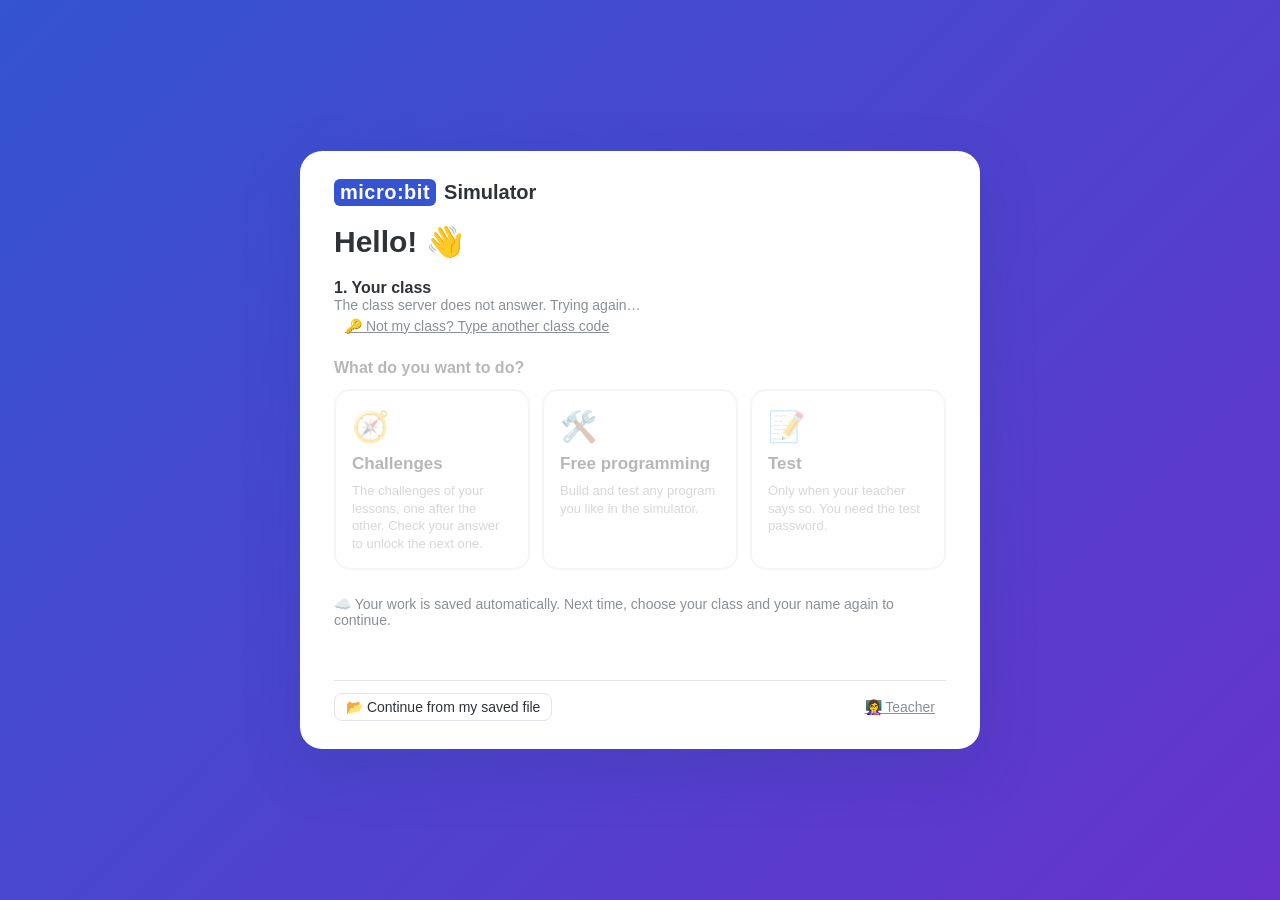
==== commit d0aecf53: "Test card on the welcome page: a running test opens with the test password of the class (checked by " ====
--- a/index.html
+++ b/index.html
@@ -36,24 +36,25 @@
     </div>
   </header>
   <div id="examBanner" class="exam-banner" hidden></div>
+  <nav id="stepBar" class="step-bar" hidden></nav>
   <div id="saveReminder" class="save-reminder" hidden>💾 Remember to save your work on this computer. <button id="btnReminderSave">Save now</button> <button id="btnReminderLater" class="link">later</button></div>
 
   <main id="mcMain">
     <aside id="simPanel">
       <div id="challengeBox" class="mc-tut" hidden>
-        <div class="mc-tut-head"><h2 id="challengeTitle"></h2><span class="count" id="challengeMeta"></span></div>
+        <div class="mc-tut-head">
+          <div class="mc-tut-kicker"><span id="challengeMeta"></span><button id="btnAllCh" class="mc-tut-link" title="See all the challenges">All challenges</button></div>
+          <h2 id="challengeTitle"></h2>
+        </div>
         <div id="stepper" class="mc-steps"></div>
         <div class="mc-tut-body">
-          <div id="challengeDesc" class="desc"></div>
+          <div class="mc-mission"><div class="mc-mission-label">🎯 Your mission</div><div id="challengeDesc" class="desc"></div></div>
           <div id="hintBox" class="hints"></div>
-          <div class="mc-tut-actions">
-            <button id="btnHint" class="mc-btn" title="Show a hint">💡 Hint</button>
-            <button id="btnSolution" class="mc-btn" title="Teacher preview: the reference solution" hidden>🔑 Solution</button>
-            <span style="flex:1"></span>
-            <button id="btnEvaluate" class="mc-btn green">✅ Check my answer</button>
-          </div>
+          <button id="btnHint" class="mc-hint-link" title="Show a hint">💡 Need a hint?</button>
           <div id="practiceResult" class="mc-result"></div>
           <div id="validateBox"></div>
+          <button id="btnEvaluate" class="mc-check">✅ Check my answer</button>
+          <button id="btnSolution" class="mc-hint-link" title="Teacher preview: the reference solution" hidden>🔑 Show the solution</button>
         </div>
       </div>
       <div id="notesPanel" class="card notes-panel" hidden></div>
@@ -87,6 +88,8 @@
     </section>
   </main>
 
+  <div id="flashProgress" class="mc-flash" hidden><div class="fp-text"></div><div class="fp-bar"><div></div></div></div>
+  <div id="downloadMenu" class="mc-menu mc-dl-menu" hidden></div>
   <footer id="mcFooter">
     <div class="mc-foot-left">
       <button id="btnDownload" class="mc-download" title="Download"><svg viewBox="0 0 24 24"><path d="M11 3h2v10.2l3.6-3.6L18 11l-6 6-6-6 1.4-1.4 3.6 3.6zM5 19h14v2H5z"/></svg>Download</button>
@@ -131,6 +134,7 @@
       <div class="choices" id="wChoices">
         <button class="choice guided" data-mode="guided"><span class="cicon">🧭</span><b>Challenges</b><span>The challenges of your lessons, one after the other. Check your answer to unlock the next one.</span></button>
         <button class="choice free" data-mode="free"><span class="cicon">🛠️</span><b>Free programming</b><span>Build and test any program you like in the simulator.</span></button>
+        <button class="choice test" data-mode="test"><span class="cicon">📝</span><b>Test</b><span>Only when your teacher says so. You need the test password.</span></button>
       </div>
       <p class="muted wsave">☁️ Your work is saved automatically. Next time, choose your class and your name again to continue.</p>
       <p id="wError" class="werr"></p>
@@ -155,6 +159,7 @@
     </div>
   </div>
 
+  <script type="importmap">{ "imports": { "nrf-intel-hex": "./lib/microbit/nrf-intel-hex/intel-hex.js", "@microbit/microbit-universal-hex": "./lib/microbit/universal-hex/index.js" } }</script>
   <script src="lib/blockly/blockly_compressed.js"></script>
   <script src="lib/blockly/msg/en.js"></script>
   <script src="js/mbdata.js"></script>
@@ -165,6 +170,8 @@
   <script src="js/board.js"></script>
   <script src="js/challenges.js"></script>
   <script src="js/evaluator.js"></script>
+  <script src="js/pygen.js"></script>
+  <script src="js/flash.js"></script>
   <script src="js/config.js"></script>
   <script src="js/roster.js"></script>
   <script src="js/progress.js"></script>
--- a/css/makecode.css
+++ b/css/makecode.css
@@ -43,7 +43,6 @@
 #editorArea { flex: 1; position: relative; min-width: 0; }
 #blocklyDiv { position: absolute; inset: 0; }
 .mc-boards { display: flex; gap: 6px; padding: 14px 12px 4px; justify-content: center; }
-.mc-boards.two .sim-board-wrap { flex: 1 1 0; }
 .sim-board-wrap { flex: 0 1 100%; max-width: 100%; transition: transform 0.05s; }
 .sim-board-wrap svg.sim { width: 100%; height: auto; display: block; }
 .sim-text { font-family: "Lucida Console", Monaco, monospace; font-size: 25px; fill: #fff; pointer-events: none; }
@@ -218,7 +217,9 @@
 body.mc .brand .logo { background: var(--mc-blue); }
 body.mc button.primary { background: var(--mc-blue); border-color: var(--mc-blue); }
 body.mc .choice.guided:hover { border-color: var(--mc-blue); background: #f0f3ff; }
-body.mc .choices { grid-template-columns: 1fr 1fr; }
+body.mc .choices { grid-template-columns: 1fr 1fr 1fr; }
+body.mc .choice.test:hover { border-color: #5b3cc4; background: #f4f0ff; }
+@media (max-width: 760px) { body.mc .choices { grid-template-columns: 1fr; } }
 body.mc.preview #mcHeader { background: #b36b00; }
 .toast { top: 66px; }
 @media (max-width: 1250px) { :root { --sim-w: 290px; } .mc-project input { width: 150px; } .mc-brand small { display: none; } }
@@ -249,3 +250,124 @@
   .mc-icon { width: 42px; }
 }
 @media (max-width: 1100px) { .mc-brand small, .mc-brand .sep { display: none; } .mc-toggle button svg { display: none; } }
+
+/* ---------- Challenge card: the mission first, few buttons ---------- */
+.mc-tut { border-bottom: none; padding: 12px 12px 4px; background: #f4f6fb; }
+.mc-tut-head { display: block; border-radius: 12px 12px 0 0; padding: 12px 14px 14px; background: linear-gradient(135deg, #3454D1, #6633cc); }
+.mc-tut[data-unit="u2"] .mc-tut-head { background: linear-gradient(135deg, #b4009e, #6633cc); }
+.mc-tut[data-unit="u3"] .mc-tut-head { background: linear-gradient(135deg, #0f8a8c, #3454D1); }
+.mc-tut[data-unit="u4"] .mc-tut-head { background: linear-gradient(135deg, #d83b01, #b4009e); }
+.mc-tut-kicker { display: flex; align-items: center; gap: 8px; font-size: 11.5px; text-transform: uppercase; letter-spacing: 0.6px; opacity: 0.9; font-weight: 600; }
+.mc-tut-link { margin-left: auto; border: 1px solid rgba(255, 255, 255, 0.55); background: transparent; color: #fff; border-radius: 12px; padding: 2px 10px; font-size: 11.5px; font-weight: 600; text-transform: none; letter-spacing: 0; }
+.mc-tut-link:hover { background: rgba(255, 255, 255, 0.18); }
+.mc-tut-head h2 { font-size: 21px; font-weight: 700; margin-top: 6px; line-height: 1.2; }
+.mc-tut .mc-steps { background: #fff; padding: 8px 14px 0; }
+.mc-steps:empty { display: none; }
+.mc-tut-body { background: #fff; border-radius: 0 0 12px 12px; padding: 14px; gap: 10px; box-shadow: 0 2px 8px rgba(30, 50, 110, 0.08); }
+.mc-mission-label { font-size: 12px; font-weight: 700; color: #3454D1; text-transform: uppercase; letter-spacing: 0.6px; margin-bottom: 6px; }
+.mc-tut[data-unit="u2"] .mc-mission-label { color: #b4009e; }
+.mc-tut[data-unit="u3"] .mc-mission-label { color: #0f8a8c; }
+.mc-tut[data-unit="u4"] .mc-mission-label { color: #d83b01; }
+.mc-mission .desc { font-size: 15.5px; line-height: 1.55; color: #222; }
+.mc-mission .desc b { color: #000; }
+.mc-hint-link { align-self: flex-start; border: none; background: none; color: #7a5a00; font-weight: 600; font-size: 13.5px; padding: 2px 0; text-decoration: underline; text-underline-offset: 3px; }
+.mc-hint-link:hover { background: none; color: #4d3800; }
+.mc-tut .hint-card { font-size: 13.5px; line-height: 1.45; border-radius: 10px; }
+.mc-check { width: 100%; border: none; border-radius: 10px; background: #107c10; color: #fff; font-size: 16px; font-weight: 700; padding: 12px; box-shadow: 0 3px 0 #0b5a0b; }
+.mc-check:hover { background: #0e6e0e; }
+.mc-check:active { transform: translateY(2px); box-shadow: 0 1px 0 #0b5a0b; }
+.mc-check.purple { background: #6633cc; box-shadow: 0 3px 0 #4a2496; font-size: 14.5px; }
+.mc-check.purple:hover { background: #5C2EB8; }
+.mc-check:disabled { opacity: 0.6; }
+.mc-done { background: #e9f6e9; border-radius: 10px; padding: 12px; display: flex; flex-direction: column; gap: 10px; }
+.mc-done-title { font-size: 17px; font-weight: 800; color: #0b5a0b; }
+.mc-best { font-size: 13px; color: #555; text-align: center; }
+#mcHeader .sync { font-size: 11px; }
+.mc-tut-kicker, .mc-tut-link { white-space: nowrap; }
+
+/* ---------- Gestures: bar under the board, the board moves ---------- */
+.sim-board-col { flex: 0 1 100%; max-width: 100%; position: relative; display: flex; flex-direction: column; align-items: stretch; }
+.mc-boards.two .sim-board-col { flex: 1 1 0; }
+.sim-board-wrap { transition: transform 0.18s ease-out, filter 0.18s; }
+.sim-board-wrap[data-pose="ScreenDown"] { filter: brightness(0.45); }
+.sim-shaking { animation: simShake 0.45s ease-in-out; }
+.sim-board-wrap[data-pose="FreeFall"].sim-shaking { animation: simFall 0.6s ease-in; }
+@keyframes simShake { 0%, 100% { translate: 0 0; rotate: 0deg; } 15% { translate: -14px 0; rotate: -6deg; } 35% { translate: 12px 0; rotate: 5deg; } 55% { translate: -10px 0; rotate: -4deg; } 75% { translate: 7px 0; rotate: 3deg; } }
+@keyframes simFall { 0% { translate: 0 0; } 70% { translate: 0 40px; scale: 0.9; } 100% { translate: 0 0; } }
+.sim-gestures { display: flex; flex-wrap: wrap; gap: 6px; justify-content: center; margin-top: 10px; }
+.sim-gestures-title { width: 100%; text-align: center; font-size: 11px; font-weight: 700; color: #777; text-transform: uppercase; letter-spacing: 0.6px; }
+.sim-gesture { border: 2px solid #d6dbe8; background: #fff; border-radius: 18px; padding: 5px 11px 5px 8px; font-size: 13px; font-weight: 600; color: #333; display: flex; align-items: center; gap: 5px; user-select: none; touch-action: none; }
+.sim-gesture span { font-size: 15px; }
+.sim-gesture:hover { border-color: #3454D1; background: #f0f3ff; }
+.sim-gesture.down { background: #3454D1; border-color: #3454D1; color: #fff; }
+.sim-pose { position: absolute; left: 50%; top: 40%; transform: translate(-50%, -50%) scale(0.9); background: rgba(52, 84, 209, 0.92); color: #fff; font-weight: 700; padding: 6px 14px; border-radius: 16px; font-size: 14px; pointer-events: none; opacity: 0; transition: opacity 0.15s, transform 0.15s; white-space: nowrap; }
+.sim-pose.on { opacity: 1; transform: translate(-50%, -50%) scale(1); }
+
+/* ---------- Download to a real micro:bit ---------- */
+.mc-download.connected { background: #107c10; }
+.mc-download.connected:hover { background: #0b5a0b; }
+.mc-download.connected::after { content: "🔌"; font-size: 15px; margin-left: 2px; }
+.mc-dl-menu { position: fixed; top: auto; right: auto; min-width: 220px; }
+.mc-flash { position: fixed; left: 12px; bottom: 70px; width: calc(var(--sim-w) - 24px); background: #fff; border-radius: 10px; box-shadow: 0 6px 24px rgba(0, 0, 0, 0.25); padding: 10px 14px; z-index: 1100; font-weight: 600; font-size: 14px; }
+.mc-flash .fp-bar { height: 8px; background: #e6e1f5; border-radius: 4px; overflow: hidden; margin-top: 8px; }
+.mc-flash .fp-bar > div { height: 100%; background: #6633cc; width: 0; transition: width 0.2s; }
+.mc-flash.done { color: #0b5a0b; }
+.mc-flash.done .fp-bar > div { background: #107c10; }
+.mc-pair { display: grid; grid-template-columns: repeat(auto-fit, minmax(170px, 1fr)); gap: 12px; }
+.mc-pair-step { background: #f4f6fb; border-radius: 12px; padding: 12px; position: relative; text-align: center; }
+.mc-pair-step p { margin: 6px 0 0; font-size: 14px; line-height: 1.45; }
+.mc-pair-n { position: absolute; left: 10px; top: 10px; width: 24px; height: 24px; border-radius: 50%; background: #6633cc; color: #fff; font-weight: 800; font-size: 13px; display: flex; align-items: center; justify-content: center; }
+.mc-pair-pic { font-size: 40px; margin-top: 6px; }
+
+/* Short laptop screens (720–800 px high): a smaller board, so the gesture bar and the controls stay in view */
+@media (max-height: 800px) { .mc-boards:not(.two) .sim-board-col { max-width: 230px; } .mc-boards { padding-top: 8px; } }
+
+/* The mission: short steps, then how to test it in the simulator */
+.mc-mission .desc ul.steps { display: block; margin: 0; padding-left: 20px; }
+.mc-mission .desc ul.steps li { margin: 3px 0; }
+.mc-mission .desc .test-it { margin: 10px 0 0; padding: 7px 10px; background: #fff7e0; border-radius: 8px; font-size: 14px; line-height: 1.45; }
+body.quiz-mode #boards, body.quiz-mode #simToolbar, body.quiz-mode #showData, body.quiz-mode .mc-foot-left { visibility: hidden; }
+.mc-dot.sent { background: #107c10; color: #fff; border-color: #107c10; }
+
+/* The bar of steps under the header */
+.step-bar { display: flex; align-items: center; gap: 14px; padding: 6px 14px; background: #fff; border-bottom: 1px solid #dcdcdc; overflow-x: auto; flex: 0 0 auto; }
+.sb-count { white-space: nowrap; font-size: 13px; color: #444; }
+.sb-steps { display: flex; align-items: center; flex: 1; min-width: 0; }
+.sb-line { flex: 1 1 12px; min-width: 8px; height: 2px; background: #d6d6d6; }
+.sb-step { display: flex; align-items: center; gap: 6px; border: 2px solid transparent; background: none; border-radius: 18px; padding: 3px 10px 3px 3px; cursor: pointer; font: inherit; font-size: 13px; color: #333; white-space: nowrap; }
+.sb-step:hover:not(:disabled) { background: #f0f3ff; }
+.sb-step .sb-n { width: 24px; height: 24px; border-radius: 50%; display: inline-flex; align-items: center; justify-content: center; font-weight: 800; font-size: 12px; background: #e8e8e8; color: #555; }
+.sb-step.done .sb-n { background: #107c10; color: #fff; }
+.sb-step.current { border-color: var(--mc-blue, #3454D1); background: #eef2ff; font-weight: 700; }
+.sb-step.current .sb-n { background: var(--mc-blue, #3454D1); color: #fff; }
+.sb-step.locked { opacity: 0.45; cursor: not-allowed; }
+@media (max-width: 1250px) { .sb-step:not(.current) .sb-t { display: none; } .sb-step:not(.current) { padding-right: 3px; } }
+.sb-timer { white-space: nowrap; background: #5b3cc4; color: #fff; border-radius: 14px; padding: 4px 12px; font-size: 13px; }
+.sb-timer.soon { background: #d13438; }
+.exam-note { font-size: 13px; color: #555; text-align: center; }
+
+/* ---------- Everything in view without scrolling: a compact card, the board fills the height that is left ---------- */
+#simPanel > * { flex-shrink: 0; }
+#simPanel > #boards { flex: 1 1 0; min-height: 170px; max-height: calc((var(--sim-w) - 20px) * 0.816 + 12px); } /* never taller than the board itself (500 × 408) */
+#simPanel > #boards:has(.sim-gestures:not([hidden])) { max-height: calc((var(--sim-w) - 20px) * 0.816 + 46px); }
+.sim-board-col { min-height: 0; }
+.sim-board-wrap { flex: 1 1 0; min-height: 0; }
+.sim-board-wrap svg.sim { width: 100%; height: 100%; }
+@media (max-height: 800px) { .mc-boards:not(.two) .sim-board-col { max-width: 100%; } }
+.mc-tut { padding: 8px 8px 0; }
+.mc-tut-head { padding: 8px 12px 9px; }
+.mc-tut-head h2 { font-size: 18px; margin-top: 3px; }
+.mc-tut-body { padding: 10px 12px; gap: 6px; }
+.mc-mission-label { margin-bottom: 3px; font-size: 11px; }
+.mc-mission .desc { font-size: 14px; line-height: 1.4; }
+.mc-mission .desc ul.steps li { margin: 1px 0; }
+.mc-mission .desc .test-it { margin-top: 6px; padding: 5px 9px; font-size: 13px; line-height: 1.35; }
+.mc-check { padding: 9px; font-size: 15px; }
+.mc-best { font-size: 12px; }
+.mc-hint-link { font-size: 13px; padding: 0; }
+.mc-boards { padding: 8px 10px 2px; }
+.sim-gestures { margin-top: 4px; gap: 4px; }
+.sim-gesture { padding: 3px 9px 3px 6px; font-size: 12px; }
+.sim-toolbar { padding: 4px 0 6px; }
+.sim-toolbar button { height: 30px; width: 38px; }
+@media (max-height: 820px) { .sim-gestures-title { display: none; } }
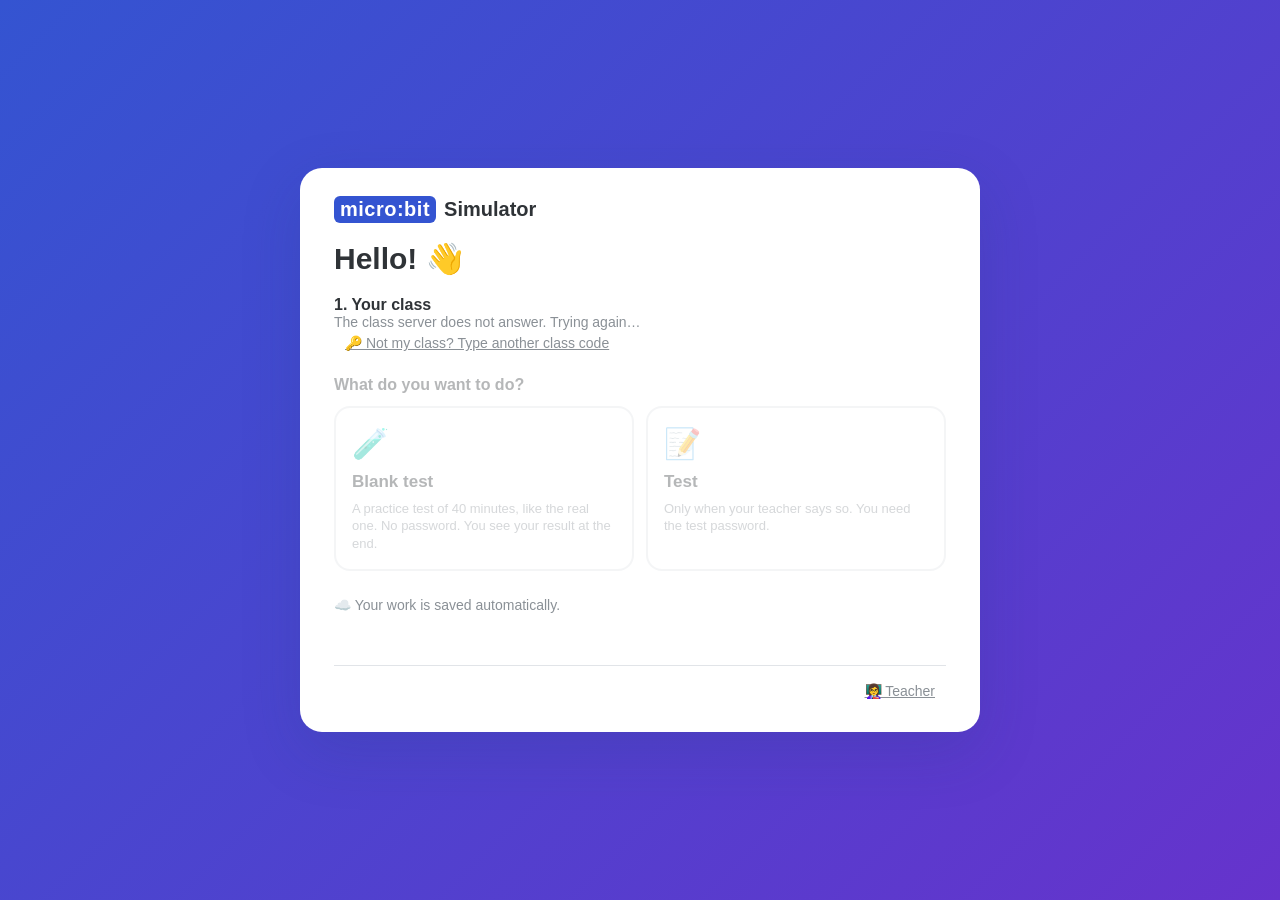
==== commit e5b6185d: "Blank test and Test only: two 40-minute tests (new challenges and quizzes with MakeCode blocks, seve" ====
--- a/index.html
+++ b/index.html
@@ -92,8 +92,8 @@
   <div id="downloadMenu" class="mc-menu mc-dl-menu" hidden></div>
   <footer id="mcFooter">
     <div class="mc-foot-left">
-      <button id="btnDownload" class="mc-download" title="Download"><svg viewBox="0 0 24 24"><path d="M11 3h2v10.2l3.6-3.6L18 11l-6 6-6-6 1.4-1.4 3.6 3.6zM5 19h14v2H5z"/></svg>Download</button>
-      <button id="btnDownloadMore" class="mc-download-more" title="More download options">…</button>
+      <button id="btnDownload" class="mc-download" hidden title="Download"><svg viewBox="0 0 24 24"><path d="M11 3h2v10.2l3.6-3.6L18 11l-6 6-6-6 1.4-1.4 3.6 3.6zM5 19h14v2H5z"/></svg>Download</button>
+      <button id="btnDownloadMore" class="mc-download-more" hidden title="More download options">…</button>
     </div>
     <div class="mc-project">
       <input id="projectName" placeholder="Pick a name..." autocomplete="off" spellcheck="false">
@@ -132,15 +132,14 @@
       <div id="wMe" class="wme" hidden><span id="wMeText"></span> <button id="wChange" class="link">Not you? Change</button></div>
       <p class="wq" id="wModeTitle">What do you want to do?</p>
       <div class="choices" id="wChoices">
-        <button class="choice guided" data-mode="guided"><span class="cicon">🧭</span><b>Challenges</b><span>The challenges of your lessons, one after the other. Check your answer to unlock the next one.</span></button>
-        <button class="choice free" data-mode="free"><span class="cicon">🛠️</span><b>Free programming</b><span>Build and test any program you like in the simulator.</span></button>
+        <button class="choice blank" data-mode="blank"><span class="cicon">🧪</span><b>Blank test</b><span>A practice test of 40 minutes, like the real one. No password. You see your result at the end.</span></button>
         <button class="choice test" data-mode="test"><span class="cicon">📝</span><b>Test</b><span>Only when your teacher says so. You need the test password.</span></button>
       </div>
-      <p class="muted wsave">☁️ Your work is saved automatically. Next time, choose your class and your name again to continue.</p>
+      <p class="muted wsave">☁️ Your work is saved automatically.</p>
       <p id="wError" class="werr"></p>
       <div class="welcome-alt">
-        <button id="wContinue" hidden></button>
-        <button id="wOpen">📂 Continue from my saved file</button>
+        <button id="wContinue" hidden style="display:none"></button>
+        <button id="wOpen" hidden style="display:none">📂 Continue from my saved file</button>
         <input type="file" id="wFile" accept=".json" hidden>
         <span style="flex:1"></span>
         <button id="wTeacher" class="link" title="Teacher dashboard (password)">👩‍🏫 Teacher</button>
--- a/css/style.css
+++ b/css/style.css
@@ -492,3 +492,11 @@
 .ctl-badge.code { background: #e8f0ff; color: #2c5aa0; font-variant-numeric: tabular-nums; }
 .code-row { margin: 4px 0; gap: 4px; }
 .code-row input { font-variant-numeric: tabular-nums; width: 90px; padding: 3px 6px; border-radius: 6px; border: 1px solid var(--border); }
+/* the test: a student who left the test page */
+td.st.away { color: #c50f1f; font-weight: 800; }
+tr.away-row td { background: #fde7e9; }
+.away-n { color: #c50f1f; font-weight: 600; font-size: 12px; white-space: nowrap; }
+/* quiz: a program in blocks, several answers (student app and teacher page) */
+.q-code { margin: 6px 0 10px; border-radius: 8px; background: #f2f4f7; border: 1px solid #dde2ea; max-width: 100%; overflow: hidden; }
+.q-code .blocklyMainBackground { fill: #f2f4f7 !important; stroke: none; }
+.q-multi { color: #5b3cc4; font-size: 12.5px; font-weight: 600; }
--- a/css/makecode.css
+++ b/css/makecode.css
@@ -217,7 +217,8 @@
 body.mc .brand .logo { background: var(--mc-blue); }
 body.mc button.primary { background: var(--mc-blue); border-color: var(--mc-blue); }
 body.mc .choice.guided:hover { border-color: var(--mc-blue); background: #f0f3ff; }
-body.mc .choices { grid-template-columns: 1fr 1fr 1fr; }
+body.mc .choices { grid-template-columns: 1fr 1fr; }
+body.mc .choice.blank:hover { border-color: #0f8a8c; background: #eefafa; }
 body.mc .choice.test:hover { border-color: #5b3cc4; background: #f4f0ff; }
 @media (max-width: 760px) { body.mc .choices { grid-template-columns: 1fr; } }
 body.mc.preview #mcHeader { background: #b36b00; }
@@ -371,3 +372,23 @@
 .sim-toolbar { padding: 4px 0 6px; }
 .sim-toolbar button { height: 30px; width: 38px; }
 @media (max-height: 820px) { .sim-gestures-title { display: none; } }
+.mc-foot-left [hidden] { display: none !important; } /* Download to a real micro:bit: turned off */
+
+/* ---------- No bottom bar: undo / redo / zoom float at the bottom right of the blocks; a wider mission + simulator column ---------- */
+:root { --sim-w: 400px; }
+@media (max-width: 1250px) { :root { --sim-w: 350px; } }
+#mcFooter { position: fixed; right: 26px; bottom: 22px; height: auto; flex: none; background: none; border: none; padding: 0; gap: 8px; }
+#mcFooter .mc-foot-left, #mcFooter .mc-project, #mcFooter .mc-foot-spacer { display: none; }
+#mcFooter .mc-btn-pair { box-shadow: 0 2px 6px rgba(0, 0, 0, 0.18); border-radius: 4px; }
+.mc-mission .desc { font-size: 15px; }
+/* pictures in the missions */
+.mc-mission .desc .d-led { width: 30px; height: 30px; vertical-align: middle; margin: 2px 1px; }
+.mc-mission .desc .d-text { display: inline-flex; gap: 2px; vertical-align: middle; }
+.mc-mission .desc .d-btn { display: inline-flex; align-items: center; justify-content: center; min-width: 24px; height: 24px; padding: 0 6px; border-radius: 12px; background: #3a3a3a; color: #fff; font-weight: 800; font-size: 12.5px; vertical-align: middle; box-shadow: inset 0 0 0 3px #888; }
+.mc-mission .desc .d-shake { display: inline-block; border: 2px solid #d6dbe8; border-radius: 12px; padding: 0 8px; font-weight: 700; font-size: 13px; background: #fff; }
+.sb-finish { white-space: nowrap; border: none; border-radius: 14px; background: #107c10; color: #fff; font-weight: 700; font-size: 13px; padding: 5px 12px; margin-left: 6px; box-shadow: 0 2px 0 #0b5a0b; }
+.sb-finish:hover { background: #0e6e0e; }
+.mc-tut[data-unit="blank"] .mc-tut-head { background: linear-gradient(135deg, #0f8a8c, #3454D1); }
+.mc-tut[data-unit="test"] .mc-tut-head { background: linear-gradient(135deg, #6633cc, #b4009e); }
+.mc-tut[data-unit="blank"] .mc-mission-label { color: #0f8a8c; }
+.mc-tut[data-unit="test"] .mc-mission-label { color: #6633cc; }
